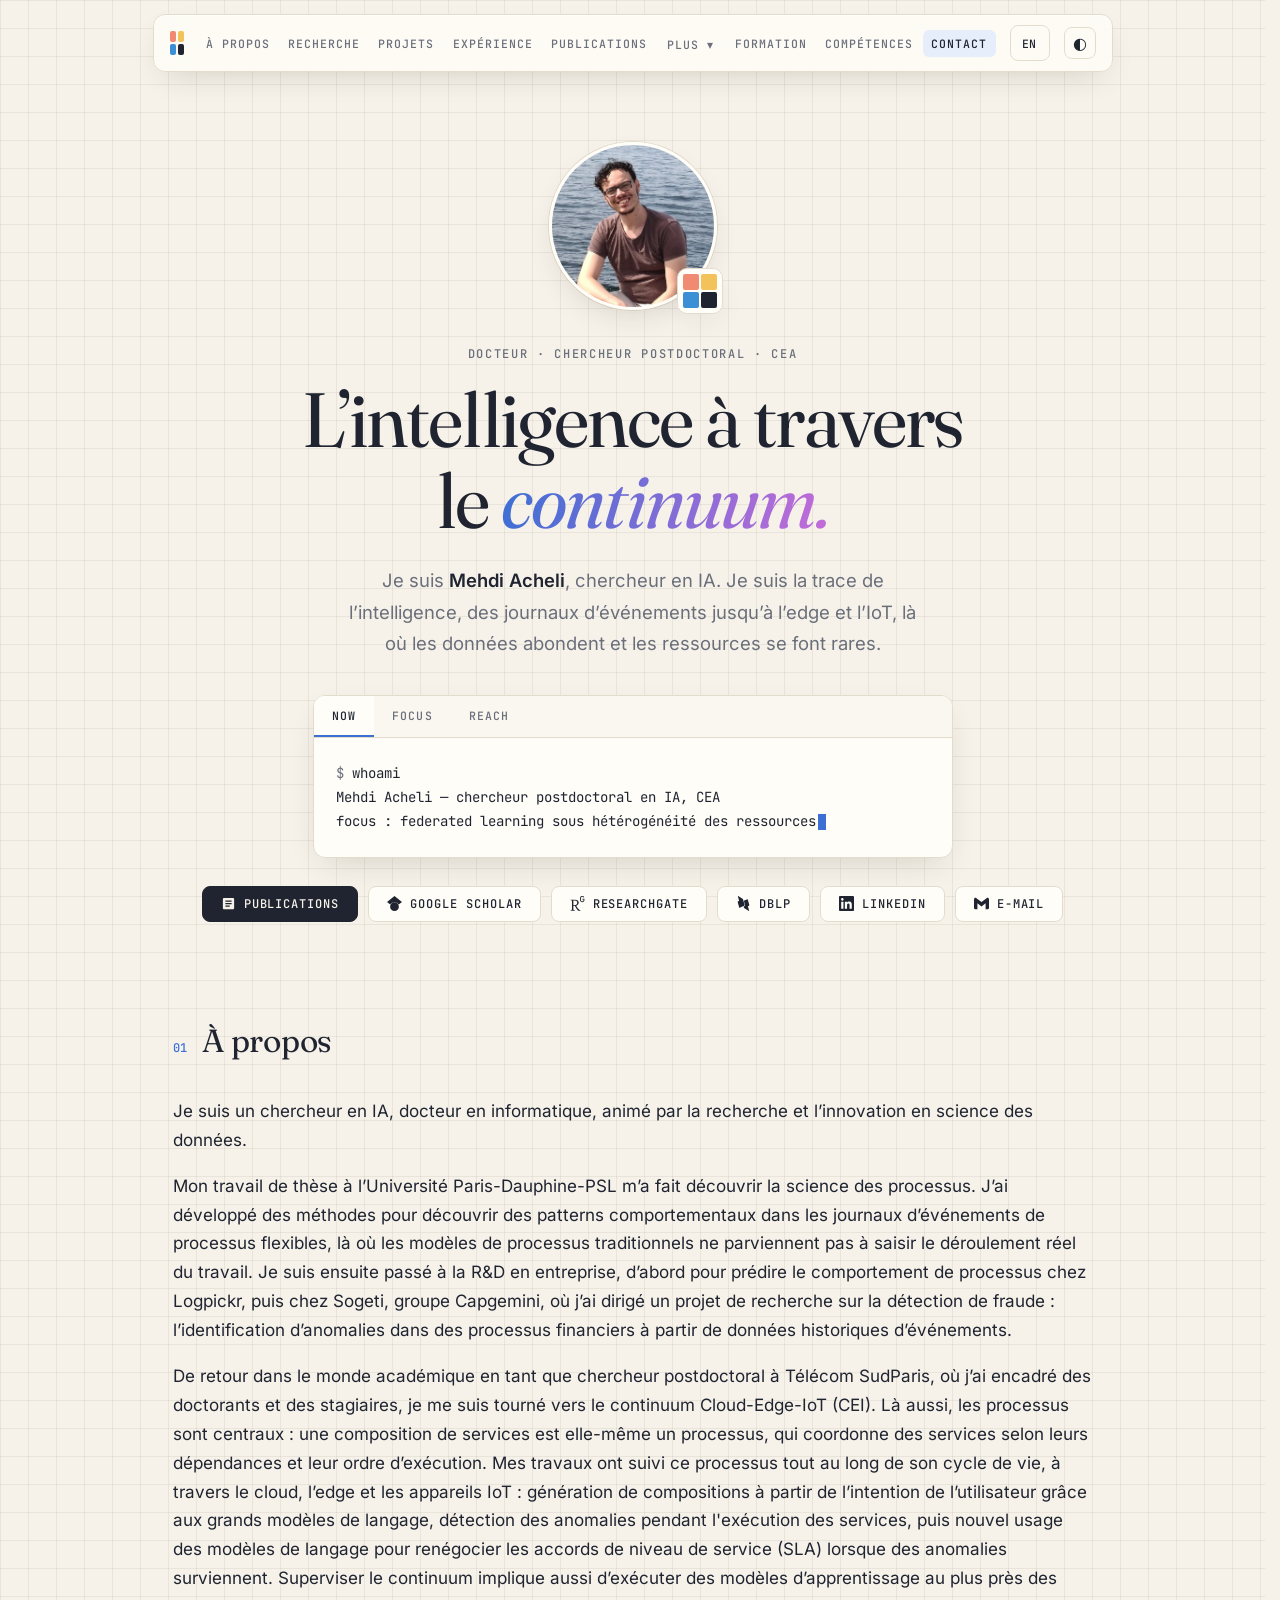
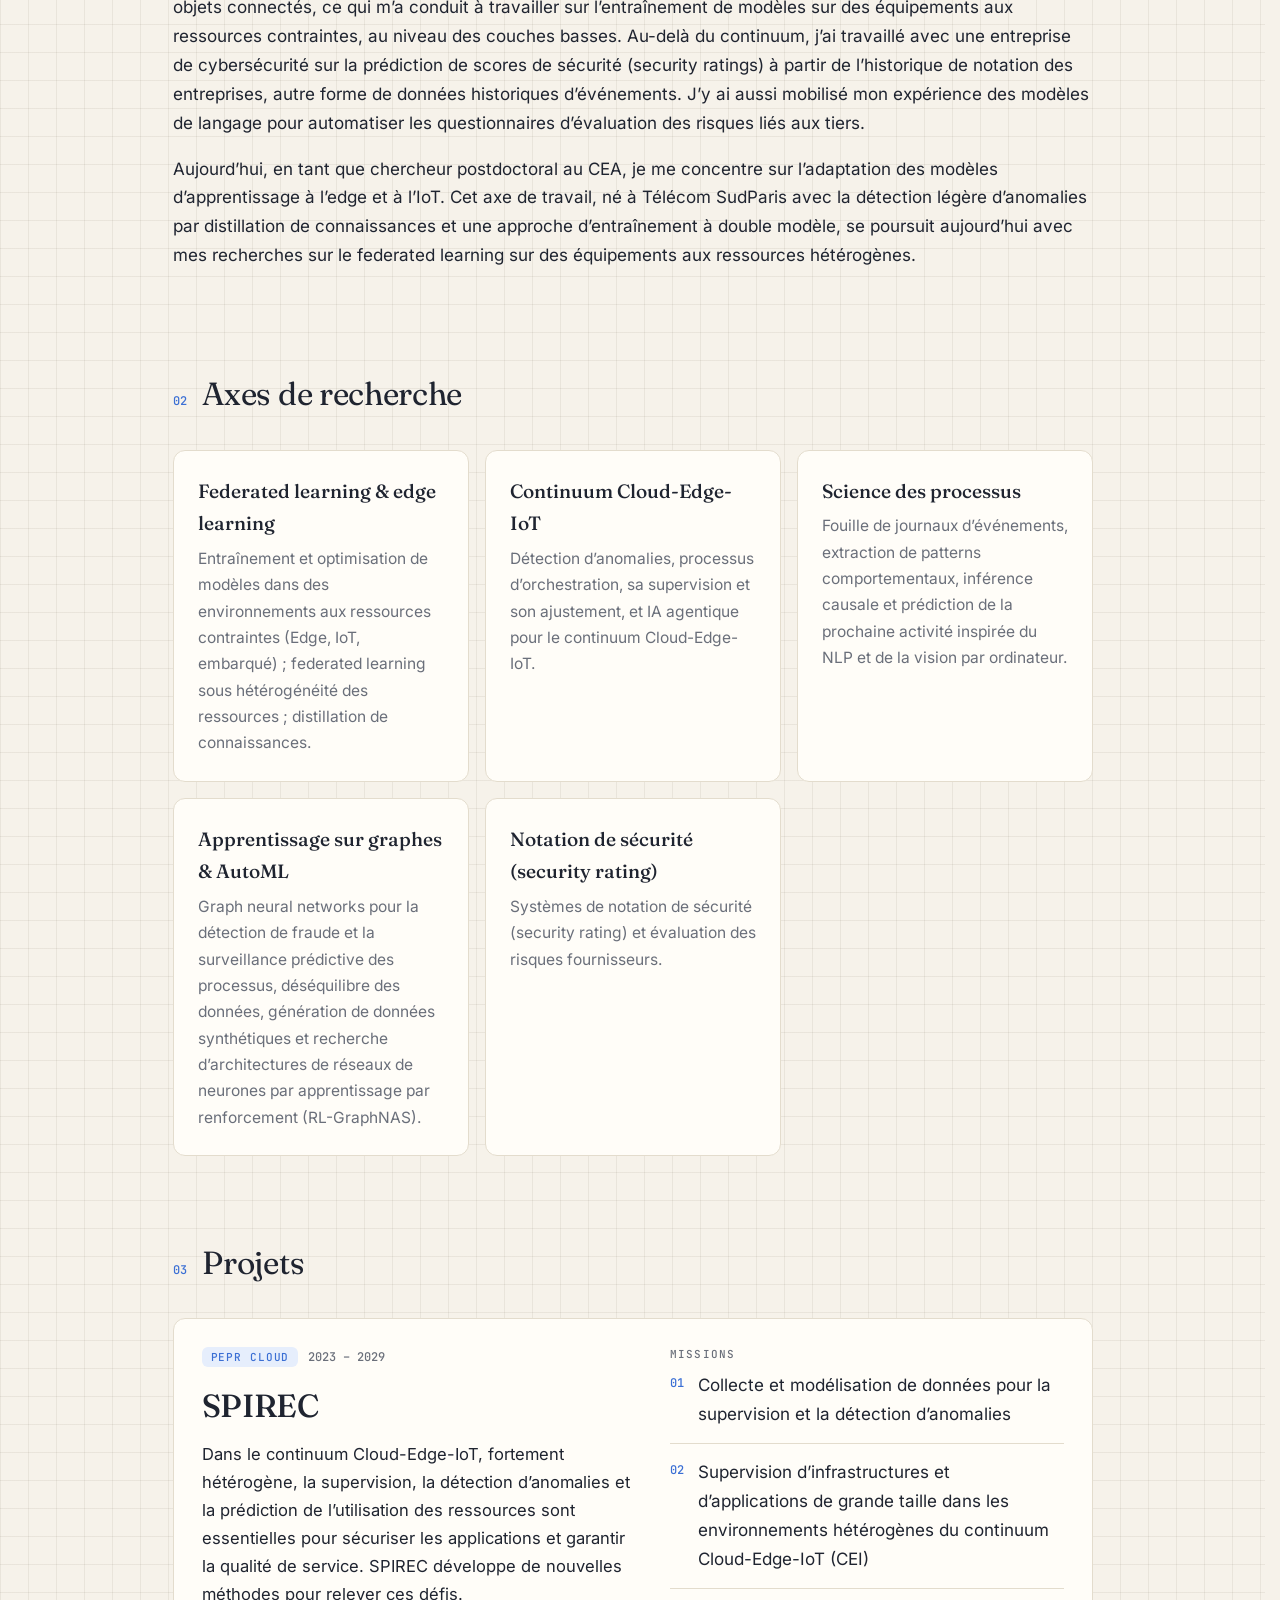
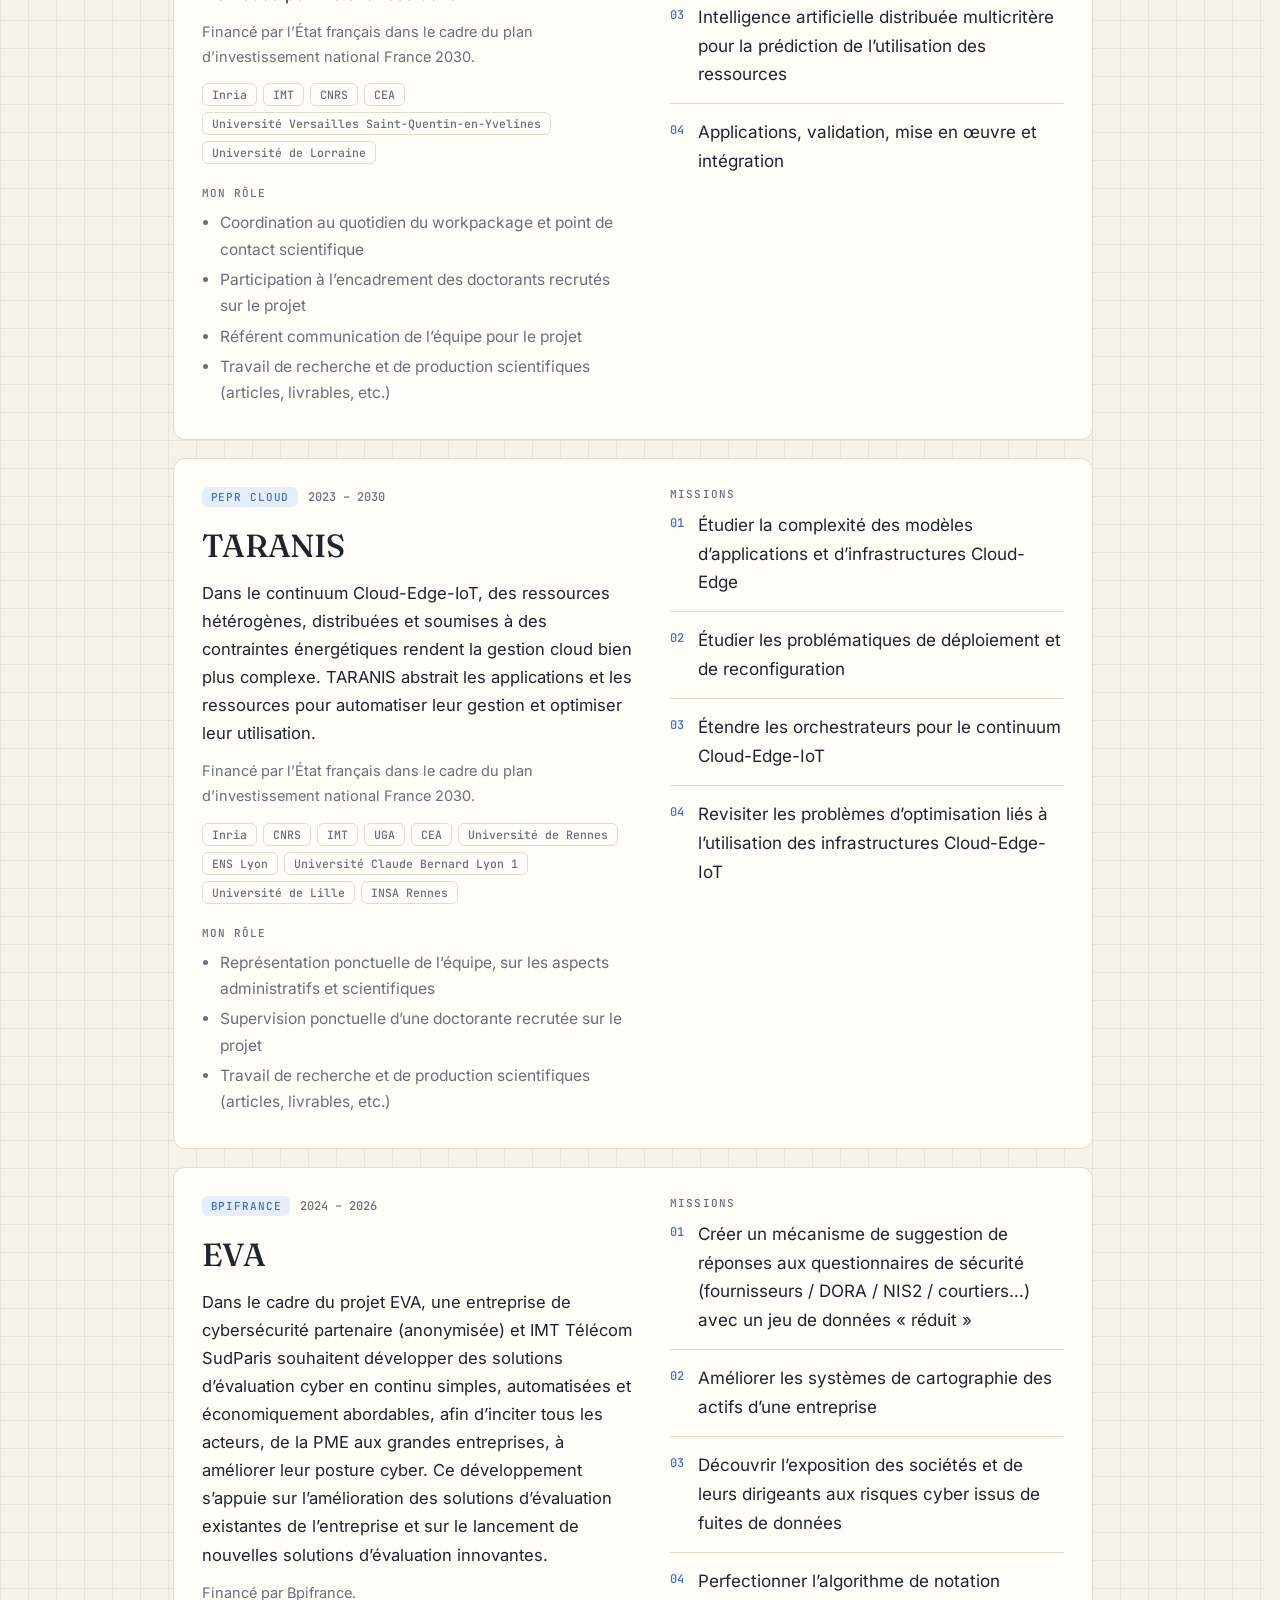
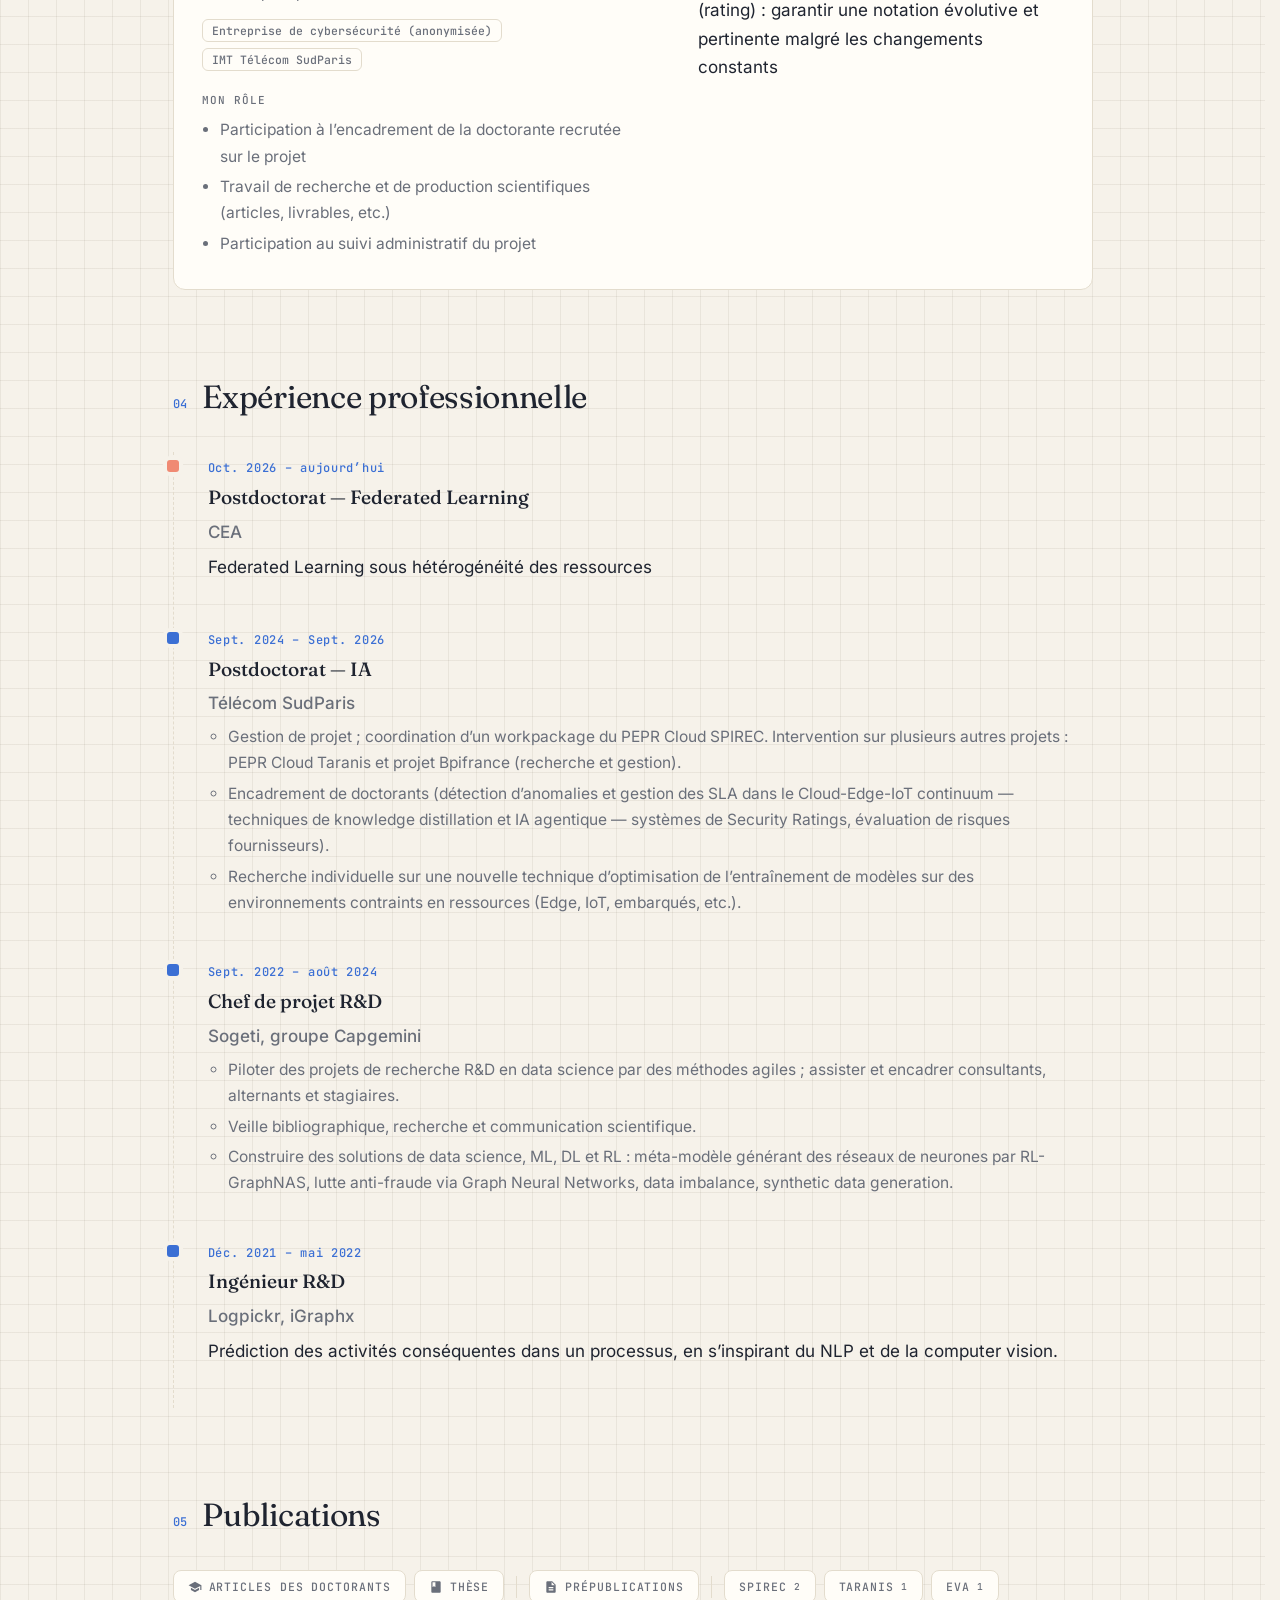
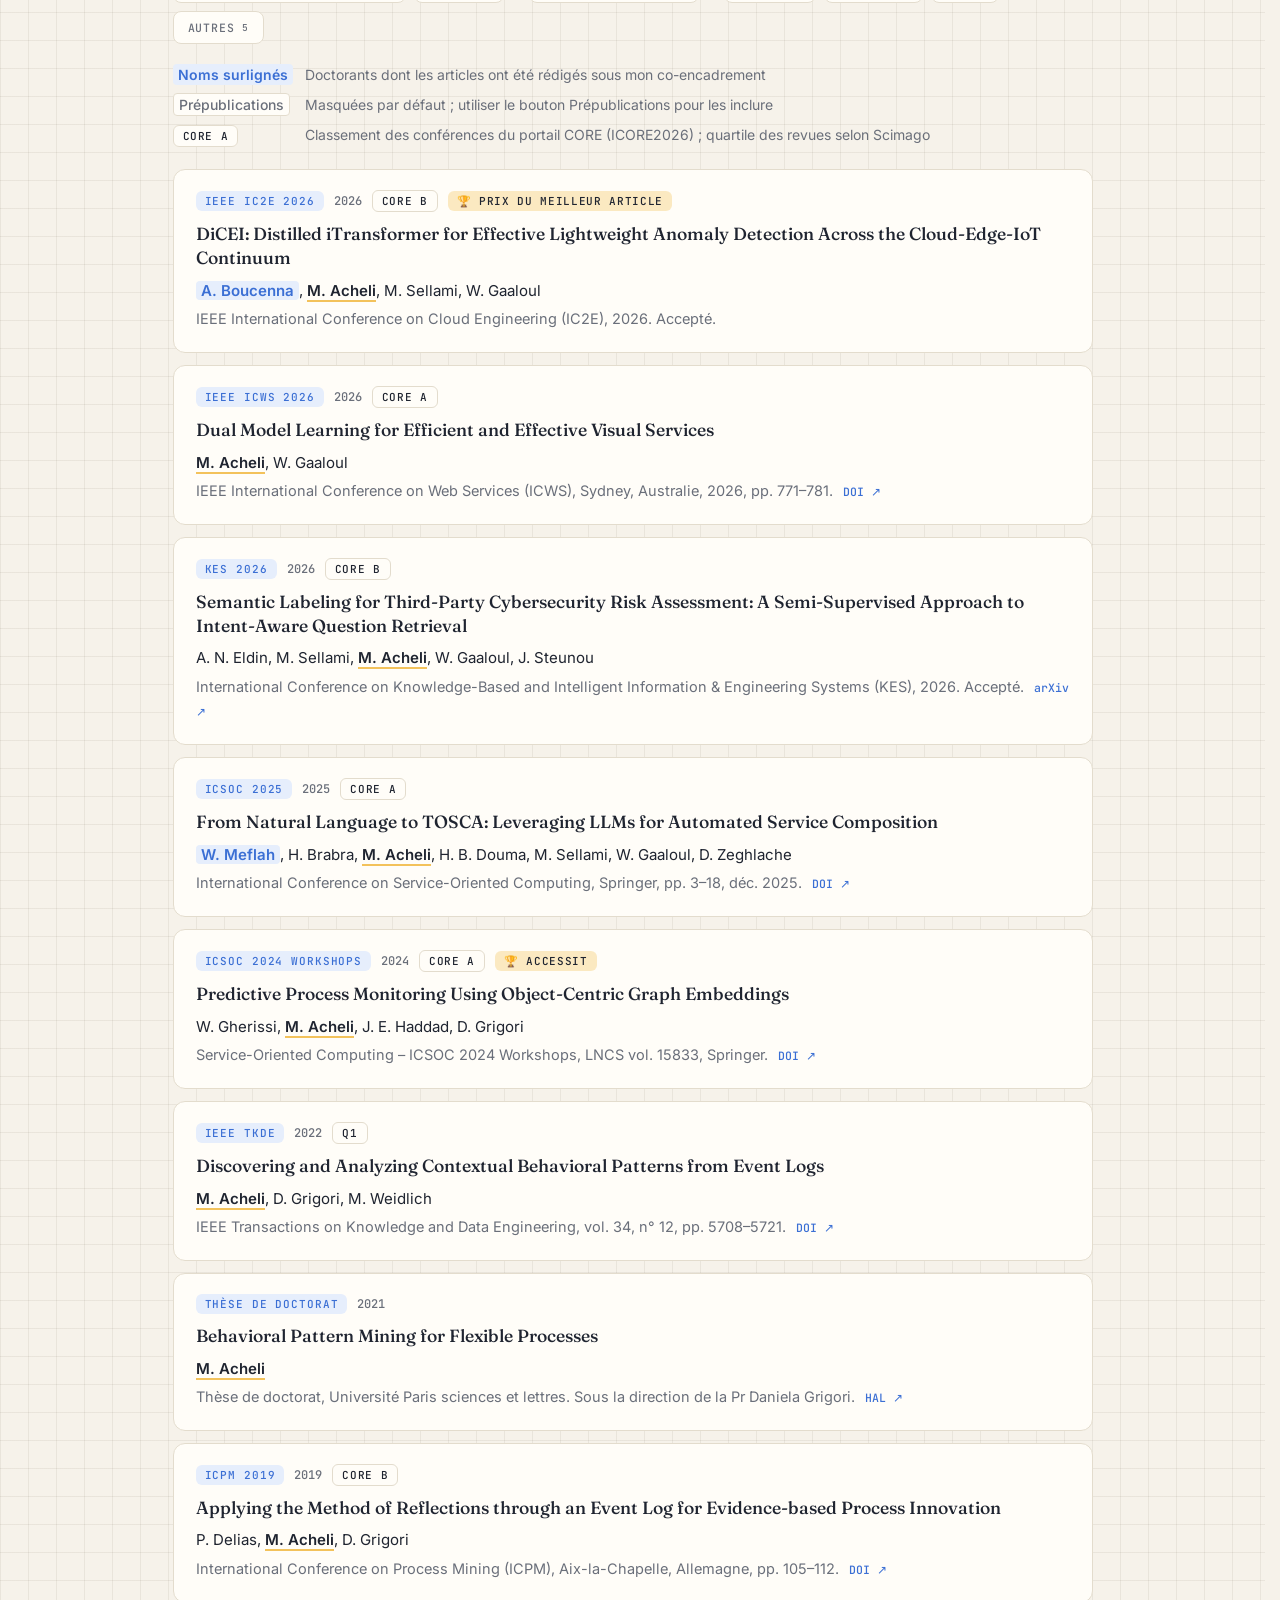
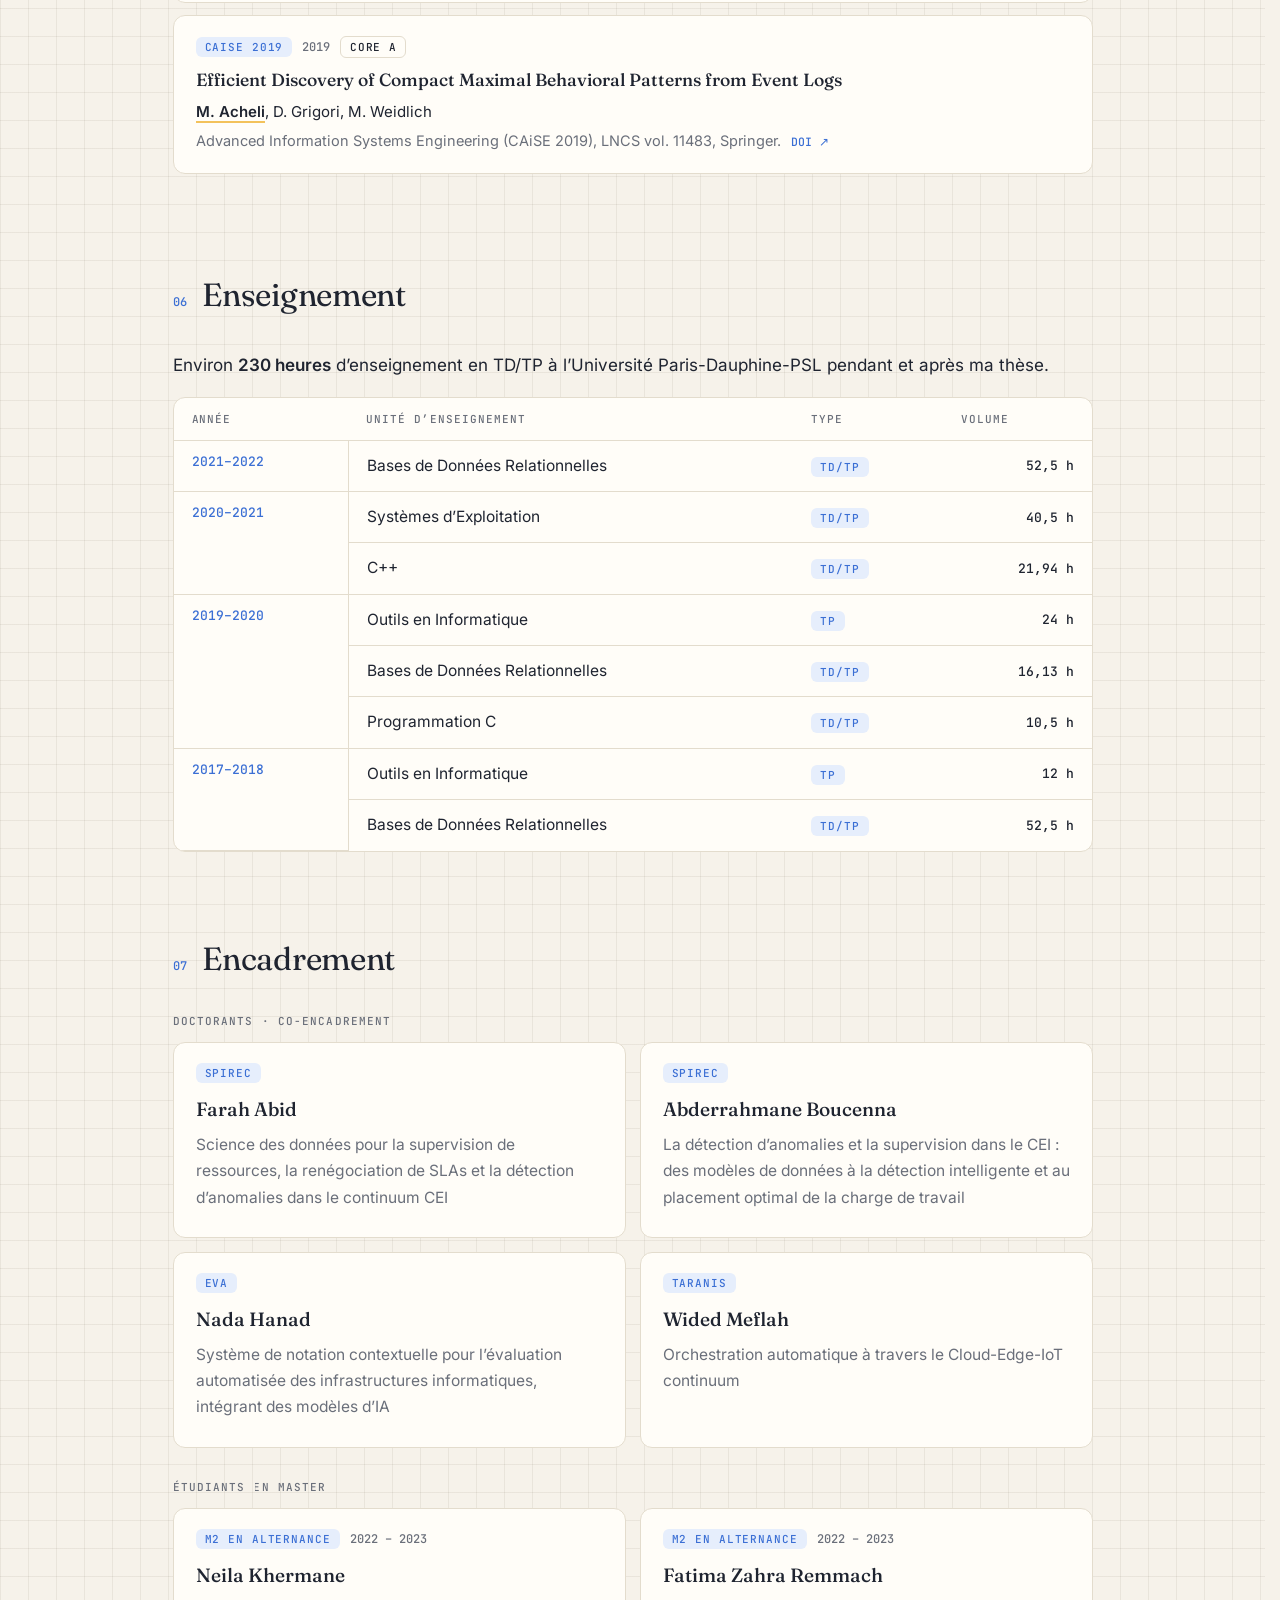
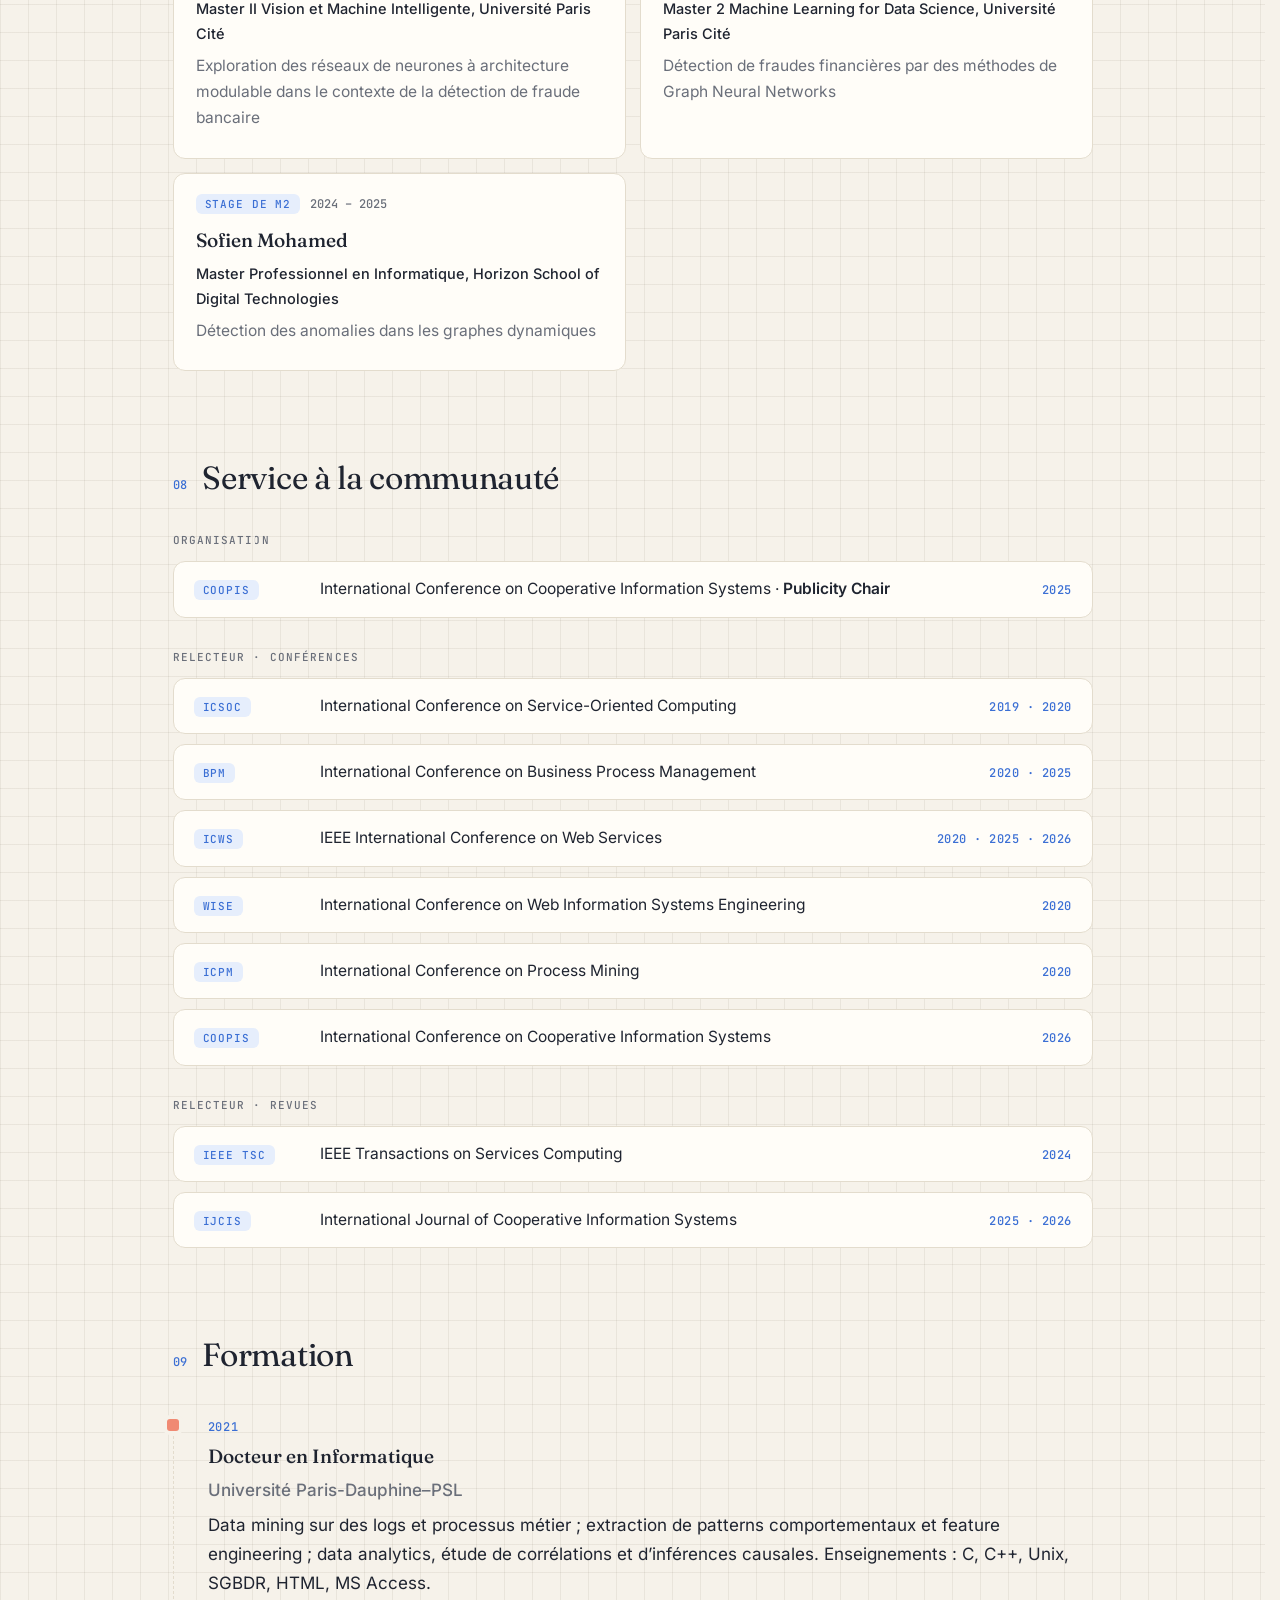
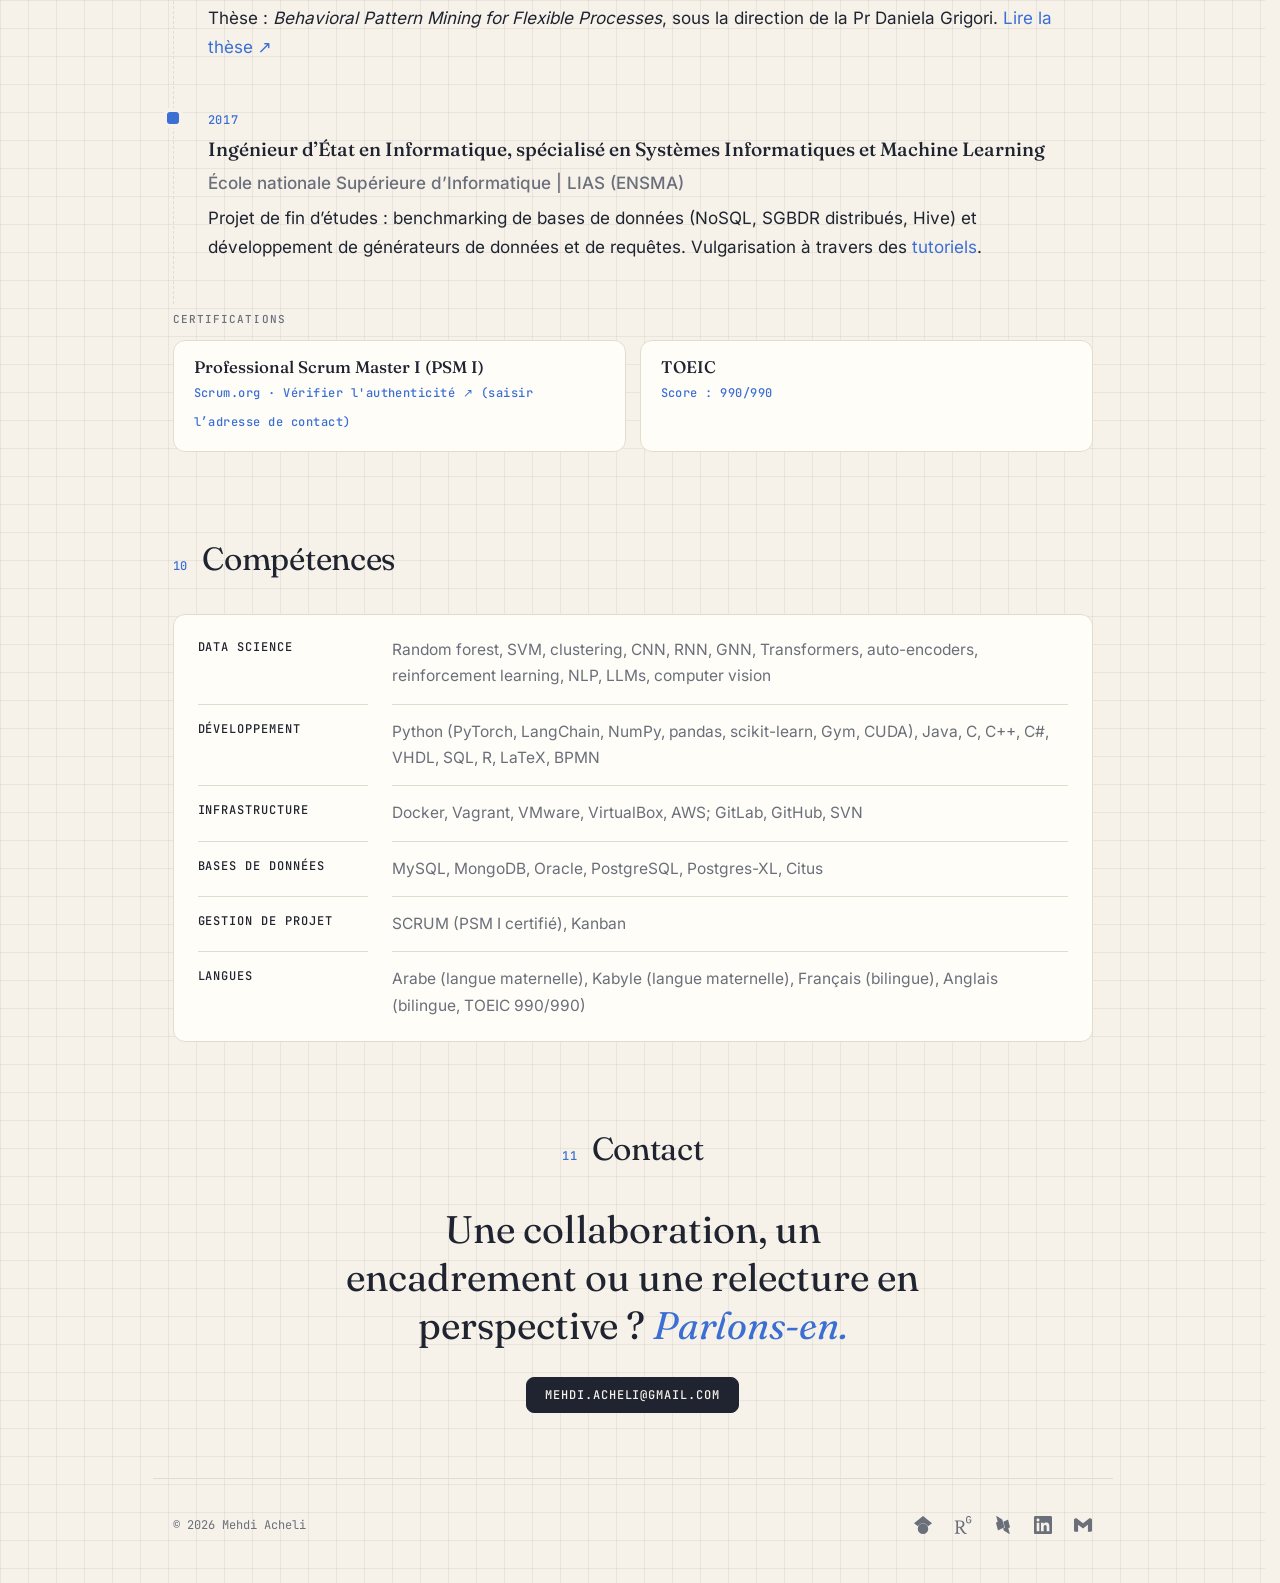
==== fr/index.html @ 9cab6c75 "Personal academic website" ====
<!doctype html>
<html lang="fr">
<head>
  <meta charset="utf-8">
  <meta name="viewport" content="width=device-width, initial-scale=1">
  <title>Mehdi Acheli — Chercheur en IA | Federated Learning, CEA</title>
  <meta name="description" content="Site académique de Mehdi Acheli, docteur, chercheur postdoctoral en IA au CEA&nbsp;: federated learning, Cloud-Edge-IoT, graph neural networks, process mining.">
  <meta name="author" content="Mehdi Acheli">
  <meta name="robots" content="index, follow, max-image-preview:large">
  <link rel="canonical" href="https://mehdi-acheli.github.io/fr/">
  <link rel="alternate" hreflang="en" href="https://mehdi-acheli.github.io/">
  <link rel="alternate" hreflang="fr" href="https://mehdi-acheli.github.io/fr/">
  <link rel="alternate" hreflang="x-default" href="https://mehdi-acheli.github.io/">
  <meta property="og:type" content="website">
  <meta property="og:site_name" content="Mehdi Acheli">
  <meta property="og:url" content="https://mehdi-acheli.github.io/fr/">
  <meta property="og:locale" content="fr_FR">
  <meta property="og:locale:alternate" content="en_US">
  <meta property="og:image" content="https://mehdi-acheli.github.io/assets/og.png">
  <meta property="og:image:width" content="1200">
  <meta property="og:image:height" content="630">
  <meta property="og:image:alt" content="Mehdi Acheli — chercheur en IA">
  <meta property="og:title" content="Mehdi Acheli — Chercheur en IA">
  <meta property="og:description" content="Site académique de Mehdi Acheli, docteur, chercheur postdoctoral en IA au CEA&nbsp;: federated learning, Cloud-Edge-IoT, graph neural networks, process mining.">
  <meta name="twitter:card" content="summary_large_image">
  <meta name="twitter:title" content="Mehdi Acheli — Chercheur en IA">
  <meta name="twitter:description" content="Site académique de Mehdi Acheli, docteur, chercheur postdoctoral en IA au CEA&nbsp;: federated learning, Cloud-Edge-IoT, graph neural networks, process mining.">
  <meta name="twitter:image" content="https://mehdi-acheli.github.io/assets/og.png">
  <link rel="icon" href="../assets/favicon.svg" type="image/svg+xml">
  <script type="application/ld+json">
  {
    "@context": "https://schema.org",
    "@type": "ProfilePage",
    "url": "https://mehdi-acheli.github.io/fr/",
    "inLanguage": "fr",
    "mainEntity": {
      "@type": "Person",
      "@id": "https://mehdi-acheli.github.io/#me",
      "name": "Mehdi Acheli",
      "givenName": "Mehdi",
      "familyName": "Acheli",
      "url": "https://mehdi-acheli.github.io/",
      "image": "https://mehdi-acheli.github.io/assets/pic.jpg",
      "jobTitle": "Chercheur postdoctoral en intelligence artificielle",
      "description": "Mehdi Acheli, docteur, est chercheur postdoctoral en IA au CEA : federated learning, Cloud-Edge-IoT, graph neural networks et process mining.",
      "worksFor": { "@type": "Organization", "name": "CEA", "url": "https://www.cea.fr/" },
      "alumniOf": { "@type": "CollegeOrUniversity", "name": "Université Paris-Dauphine–PSL" },
      "knowsAbout": ["Federated learning", "IA embarquée (edge AI)", "Continuum Cloud-Edge-IoT", "Graph neural networks", "Process mining", "Détection d’anomalies"],
      "sameAs": [
        "https://scholar.google.com/citations?user=dlq6HyMAAAAJ",
        "https://www.researchgate.net/profile/Mehdi-Acheli",
        "https://dblp.org/pid/241/7366.html",
        "https://www.linkedin.com/in/mehdi-acheli/"
      ]
    }
  }
  </script>
  <link rel="preload" href="../assets/fonts/inter-normal-400-latin.woff2" as="font" type="font/woff2" crossorigin>
  <link rel="preload" href="../assets/fonts/fraunces-normal-400-latin.woff2" as="font" type="font/woff2" crossorigin>
  <script>try { if (location.hash || sessionStorage.getItem("langjump")) document.documentElement.classList.add("arriving"); } catch (e) {}</script>
  <link rel="stylesheet" href="../style.css">
</head>
<body>
  <div class="glow" aria-hidden="true"></div>
  <div class="glow-grid" aria-hidden="true"></div>

  <header class="nav">
    <a class="logo" href="#top" aria-label="Accueil"><i></i><i></i><i></i><i></i></a>
    <nav>
      <a href="#about">À propos</a>
      <a href="#research">Recherche</a>
      <a href="#projects">Projets</a>
      <a href="#experience">Expérience</a>
      <a href="#publications">Publications</a>
      <div class="more">
        <button class="more-btn" type="button" aria-haspopup="true" aria-expanded="false">Plus <span aria-hidden="true">▾</span></button>
        <div class="more-menu">
          <a href="#teaching">Enseignement</a>
          <a href="#supervision">Encadrement</a>
          <a href="#service">Service</a>
        </div>
      </div>
      <a href="#education">Formation</a>
      <a href="#skills">Compétences</a>
      <a href="#contact">Contact</a>
    </nav>
    <button class="burger" id="burger" type="button" aria-label="Ouvrir le menu" aria-expanded="false">☰</button>
    <a class="lang" id="lang" href="../index.html" hreflang="en" lang="en" title="English version" aria-label="English version">EN</a>
    <button id="theme" aria-label="Basculer le mode sombre">◐</button>
  </header>

  <main id="top">
    <section class="hero">
      <div class="portrait reveal"><div class="ph"><img src="../assets/pic.jpg" alt="Portrait de Mehdi Acheli" width="1149" height="1149"></div><div class="pixmark" aria-hidden="true"><i></i><i></i><i></i><i></i></div></div>
      <p class="eyebrow reveal">Docteur · Chercheur postdoctoral · CEA</p>
      <h1 class="reveal"><span class="sr-only">Mehdi Acheli : </span>L’intelligence à travers<br>le <em>continuum.</em></h1>
      <p class="lead reveal">Je suis <b>Mehdi Acheli</b>, chercheur en IA. Je suis la trace de l’intelligence, des journaux d’événements jusqu’à l’edge et l’IoT, là où les données abondent et les ressources se font rares.</p>

      <div class="term reveal">
        <div class="tabs" role="tablist">
          <button class="tab on" data-tab="now">now</button>
          <button class="tab" data-tab="focus">focus</button>
          <button class="tab" data-tab="reach">reach</button>
        </div>
        <pre class="screen"><span class="prompt">$</span> <span id="typed"></span><span class="caret"></span></pre>      </div>

      <div class="links reveal">
        <a class="btn primary" href="#publications"><svg viewBox="0 0 24 24" width="15" height="15" fill="currentColor" aria-hidden="true"><path d="M19 3H5c-1.1 0-2 .9-2 2v14c0 1.1.9 2 2 2h14c1.1 0 2-.9 2-2V5c0-1.1-.9-2-2-2zm-5 14H7v-2h7v2zm3-4H7v-2h10v2zm0-4H7V7h10v2z"/></svg>Publications</a>
        <a class="btn" href="https://scholar.google.com/citations?user=dlq6HyMAAAAJ&amp;hl=fr" target="_blank" rel="noopener"><svg viewBox="0 0 24 24" width="15" height="15" fill="currentColor" aria-hidden="true"><path d="M5.242 13.769L0 9.5 12 0l12 9.5-5.242 4.269C17.548 11.249 14.978 9.5 12 9.5c-2.977 0-5.548 1.748-6.758 4.269zM12 10a7 7 0 1 0 0 14 7 7 0 0 0 0-14z"/></svg>Google Scholar</a>
        <a class="btn" href="https://www.researchgate.net/profile/Mehdi-Acheli" target="_blank" rel="noopener"><svg viewBox="0 0 24 24" width="15" height="15" fill="currentColor" aria-hidden="true"><path d="M19.586 0c-.818 0-1.508.19-2.073.565-.563.377-.97.936-1.213 1.68a3.193 3.193 0 0 0-.112.437 8.365 8.365 0 0 0-.078.53 9 9 0 0 0-.05.727c-.01.282-.013.621-.013 1.016a31.121 31.123 0 0 0 .014 1.017 9 9 0 0 0 .05.727 7.946 7.946 0 0 0 .077.53h-.005a3.334 3.334 0 0 0 .113.438c.245.743.65 1.303 1.214 1.68.565.376 1.256.564 2.075.564.8 0 1.536-.213 2.105-.603.57-.39.94-.916 1.175-1.65.076-.235.135-.558.177-.93a10.9 10.9 0 0 0 .043-1.207v-.82c0-.095-.047-.142-.14-.142h-3.064c-.094 0-.14.047-.14.141v.956c0 .094.046.14.14.14h1.666c.056 0 .084.03.084.086 0 .36 0 .62-.036.865-.038.244-.1.447-.147.606-.108.385-.348.664-.638.876-.29.212-.738.35-1.227.35-.545 0-.901-.15-1.21-.353-.306-.203-.517-.454-.67-.915a3.136 3.136 0 0 1-.147-.762 17.366 17.367 0 0 1-.034-.656c-.01-.26-.014-.572-.014-.939a26.401 26.403 0 0 1 .014-.938 15.821 15.822 0 0 1 .035-.656 3.19 3.19 0 0 1 .148-.76 1.89 1.89 0 0 1 .742-1.01c.344-.244.593-.352 1.137-.352.508 0 .815.096 1.144.303.33.207.528.492.764.925.047.094.111.118.198.07l1.044-.43c.075-.048.09-.115.042-.199a3.549 3.549 0 0 0-.466-.742 3 3 0 0 0-.679-.607 3.313 3.313 0 0 0-.903-.41A4.068 4.068 0 0 0 19.586 0zM8.217 5.836c-1.69 0-3.036.086-4.297.086-1.146 0-2.291 0-3.007-.029v.831l1.088.2c.744.144 1.174.488 1.174 2.264v11.288c0 1.777-.43 2.12-1.174 2.263l-1.088.2v.832c.773-.029 2.12-.086 3.465-.086 1.29 0 2.951.057 3.667.086v-.831l-1.49-.2c-.773-.115-1.174-.487-1.174-2.264v-4.784c.688.057 1.29.057 2.206.057 1.748 3.123 3.41 5.472 4.355 6.56.86 1.032 2.177 1.691 3.839 1.691.487 0 1.003-.086 1.318-.23v-.744c-1.031 0-2.063-.716-2.808-1.518-1.26-1.376-2.95-3.582-4.355-6.074 2.32-.545 4.04-2.722 4.04-4.9 0-3.208-2.492-4.698-5.758-4.698zm-.515 1.29c2.406 0 3.839 1.26 3.839 3.552 0 2.263-1.547 3.782-4.097 3.782-.974 0-1.404-.03-2.063-.086v-7.19c.66-.059 1.547-.059 2.32-.059z"/></svg>ResearchGate</a>
        <a class="btn" href="https://dblp.org/pid/241/7366.html" target="_blank" rel="noopener"><svg viewBox="0 0 24 24" width="15" height="15" fill="currentColor" aria-hidden="true"><path d="M3.075.002c-.096.013-.154.092-.094.31L4.97 7.73 3.1 8.6s-.56.26-.4.85l2.45 9.159s.16.59.72.33l6.169-2.869 1.3-.61s.52-.24.42-.79l-.01-.06-1.13-4.22-.658-2.45-.672-2.49v-.04s-.16-.59-.84-1L3.5.141s-.265-.16-.425-.139zM18.324 5.03a.724.724 0 0 0-.193.06l-5.602 2.6.862 3.2 1.09 4.08.01.06c.05.47-.411.79-.411.79l-1.88.87.5 1.89.04.1c.07.17.28.6.81.91l6.95 4.269s.68.41.52-.17l-1.981-7.4 1.861-.86s.56-.26.4-.85L18.85 5.42s-.116-.452-.526-.39z"/></svg>DBLP</a>
        <a class="btn" href="https://www.linkedin.com/in/mehdi-acheli/" target="_blank" rel="noopener"><svg viewBox="0 0 24 24" width="15" height="15" fill="currentColor" aria-hidden="true"><path d="M20.447 20.452h-3.554v-5.569c0-1.328-.027-3.037-1.852-3.037-1.853 0-2.136 1.445-2.136 2.939v5.667H9.351V9h3.414v1.561h.046c.477-.9 1.637-1.85 3.37-1.85 3.601 0 4.267 2.37 4.267 5.455v6.286zM5.337 7.433c-1.144 0-2.063-.926-2.063-2.065 0-1.138.92-2.063 2.063-2.063 1.14 0 2.064.925 2.064 2.063 0 1.139-.925 2.065-2.064 2.065zm1.782 13.019H3.555V9h3.564v11.452zM22.225 0H1.771C.792 0 0 .774 0 1.729v20.542C0 23.227.792 24 1.771 24h20.451C23.2 24 24 23.227 24 22.271V1.729C24 .774 23.2 0 22.222 0h.003z"/></svg>LinkedIn</a>
        <a class="btn" href="mailto:mehdi.acheli@gmail.com"><svg viewBox="0 0 24 24" width="15" height="15" fill="currentColor" aria-hidden="true"><path d="M24 5.457v13.909c0 .904-.732 1.636-1.636 1.636h-3.819V11.73L12 16.64l-6.545-4.91v9.273H1.636A1.636 1.636 0 0 1 0 19.366V5.457c0-2.023 2.309-3.178 3.927-1.964L5.455 4.64 12 9.548l6.545-4.91 1.528-1.145C21.69 2.28 24 3.434 24 5.457z"/></svg>E-mail</a>
      </div>
    </section>

    <section id="about">
      <h2 class="reveal"><span>01</span> À propos</h2>
      <p class="reveal">Je suis un chercheur en IA, docteur en informatique, animé par la recherche et l’innovation en science des données.</p>
      <p class="reveal">Mon travail de thèse à l’Université Paris-Dauphine-PSL m’a fait découvrir la science des processus. J’ai développé des méthodes pour découvrir des patterns comportementaux dans les journaux d’événements de processus flexibles, là où les modèles de processus traditionnels ne parviennent pas à saisir le déroulement réel du travail. Je suis ensuite passé à la R&amp;D en entreprise, d’abord pour prédire le comportement de processus chez Logpickr, puis chez Sogeti, groupe Capgemini, où j’ai dirigé un projet de recherche sur la détection de fraude&nbsp;: l’identification d’anomalies dans des processus financiers à partir de données historiques d’événements.</p>
      <p class="reveal">De retour dans le monde académique en tant que chercheur postdoctoral à Télécom SudParis, où j’ai encadré des doctorants et des stagiaires, je me suis tourné vers le continuum Cloud-Edge-IoT (CEI). Là aussi, les processus sont centraux&nbsp;: une composition de services est elle-même un processus, qui coordonne des services selon leurs dépendances et leur ordre d’exécution. Mes travaux ont suivi ce processus tout au long de son cycle de vie, à travers le cloud, l’edge et les appareils IoT&nbsp;: génération de compositions à partir de l’intention de l’utilisateur grâce aux grands modèles de langage, détection des anomalies pendant l'exécution des services, puis nouvel usage des modèles de langage pour renégocier les accords de niveau de service (SLA) lorsque des anomalies surviennent. Superviser le continuum implique aussi d’exécuter des modèles d’apprentissage au plus près des objets connectés, ce qui m’a conduit à travailler sur l’entraînement de modèles sur des équipements aux ressources contraintes, au niveau des couches basses. Au-delà du continuum, j’ai travaillé avec une entreprise de cybersécurité sur la prédiction de scores de sécurité (security ratings) à partir de l’historique de notation des entreprises, autre forme de données historiques d’événements. J’y ai aussi mobilisé mon expérience des modèles de langage pour automatiser les questionnaires d’évaluation des risques liés aux tiers.</p>
      <p class="reveal">Aujourd’hui, en tant que chercheur postdoctoral au CEA, je me concentre sur l’adaptation des modèles d’apprentissage à l’edge et à l’IoT. Cet axe de travail, né à Télécom SudParis avec la détection légère d’anomalies par distillation de connaissances et une approche d’entraînement à double modèle, se poursuit aujourd’hui avec mes recherches sur le federated learning sur des équipements aux ressources hétérogènes.</p>
    </section>

    <section id="research">
      <h2 class="reveal"><span>02</span> Axes de recherche</h2>
      <div class="cards">
        <article class="card reveal">
          <h3>Federated learning &amp; edge learning</h3>
          <p>Entraînement et optimisation de modèles dans des environnements aux ressources contraintes (Edge, IoT, embarqué)&nbsp;; federated learning sous hétérogénéité des ressources&nbsp;; distillation de connaissances.</p>
        </article>
        <article class="card reveal">
          <h3>Continuum Cloud-Edge-IoT</h3>
          <p>Détection d’anomalies, processus d’orchestration, sa supervision et son ajustement, et IA agentique pour le continuum Cloud-Edge-IoT.</p>
        </article>
        <article class="card reveal">
          <h3>Science des processus</h3>
          <p>Fouille de journaux d’événements, extraction de patterns comportementaux, inférence causale et prédiction de la prochaine activité inspirée du NLP et de la vision par ordinateur.</p>
        </article>
        <article class="card reveal">
          <h3>Apprentissage sur graphes &amp; AutoML</h3>
          <p>Graph neural networks pour la détection de fraude et la surveillance prédictive des processus, déséquilibre des données, génération de données synthétiques et recherche d’architectures de réseaux de neurones par apprentissage par renforcement (RL-GraphNAS).</p>
        </article>
        <article class="card reveal">
          <h3>Notation de sécurité (security rating)</h3>
          <p>Systèmes de notation de sécurité (security rating) et évaluation des risques fournisseurs.</p>
        </article>
      </div>
    </section>

    <section id="projects">
      <h2 class="reveal"><span>03</span> Projets</h2>
      <div class="projects">
        <article class="project reveal">
          <div class="pmeta">
            <p class="ptags"><span class="venue">PEPR Cloud</span><span class="year">2023 – 2029</span></p>
            <h3>SPIREC</h3>
            <p class="pdesc">Dans le continuum Cloud-Edge-IoT, fortement hétérogène, la supervision, la détection d’anomalies et la prédiction de l’utilisation des ressources sont essentielles pour sécuriser les applications et garantir la qualité de service. SPIREC développe de nouvelles méthodes pour relever ces défis.</p>
                        <p class="pfund">Financé par l’État français dans le cadre du plan d’investissement national France 2030.</p>
            <div class="chips"><span class="chip">Inria</span><span class="chip">IMT</span><span class="chip">CNRS</span><span class="chip">CEA</span><span class="chip">Université Versailles Saint-Quentin-en-Yvelines</span><span class="chip">Université de Lorraine</span></div>
            <h4>Mon rôle</h4>
            <ul class="roles">
              <li>Coordination au quotidien du workpackage et point de contact scientifique</li>
              <li>Participation à l’encadrement des doctorants recrutés sur le projet</li>
              <li>Référent communication de l’équipe pour le projet</li>
              <li>Travail de recherche et de production scientifiques (articles, livrables, etc.)</li>
            </ul>
          </div>
          <div class="pmissions">
            <h4>Missions</h4>
            <ol class="missions">
            <li><span class="mnum">01</span><span>Collecte et modélisation de données pour la supervision et la détection d’anomalies</span></li>
            <li><span class="mnum">02</span><span>Supervision d’infrastructures et d’applications de grande taille dans les environnements hétérogènes du continuum Cloud-Edge-IoT (CEI)</span></li>
            <li><span class="mnum">03</span><span>Intelligence artificielle distribuée multicritère pour la prédiction de l’utilisation des ressources</span></li>
            <li><span class="mnum">04</span><span>Applications, validation, mise en œuvre et intégration</span></li>
            </ol>
          </div>
        </article>
        <article class="project reveal">
          <div class="pmeta">
            <p class="ptags"><span class="venue">PEPR Cloud</span><span class="year">2023 – 2030</span></p>
            <h3>TARANIS</h3>
            <p class="pdesc">Dans le continuum Cloud-Edge-IoT, des ressources hétérogènes, distribuées et soumises à des contraintes énergétiques rendent la gestion cloud bien plus complexe. TARANIS abstrait les applications et les ressources pour automatiser leur gestion et optimiser leur utilisation.</p>
            <p class="pfund">Financé par l’État français dans le cadre du plan d’investissement national France 2030.</p>
            <div class="chips"><span class="chip">Inria</span><span class="chip">CNRS</span><span class="chip">IMT</span><span class="chip">UGA</span><span class="chip">CEA</span><span class="chip">Université de Rennes</span><span class="chip">ENS Lyon</span><span class="chip">Université Claude Bernard Lyon 1</span><span class="chip">Université de Lille</span><span class="chip">INSA Rennes</span></div>
            <h4>Mon rôle</h4>
            <ul class="roles">
              <li>Représentation ponctuelle de l’équipe, sur les aspects administratifs et scientifiques</li>
              <li>Supervision ponctuelle d’une doctorante recrutée sur le projet</li>
              <li>Travail de recherche et de production scientifiques (articles, livrables, etc.)</li>
            </ul>
          </div>
          <div class="pmissions">
            <h4>Missions</h4>
            <ol class="missions">
            <li><span class="mnum">01</span><span>Étudier la complexité des modèles d’applications et d’infrastructures Cloud-Edge</span></li>
            <li><span class="mnum">02</span><span>Étudier les problématiques de déploiement et de reconfiguration</span></li>
            <li><span class="mnum">03</span><span>Étendre les orchestrateurs pour le continuum Cloud-Edge-IoT</span></li>
            <li><span class="mnum">04</span><span>Revisiter les problèmes d’optimisation liés à l’utilisation des infrastructures Cloud-Edge-IoT</span></li>
            </ol>
          </div>
        </article>
        <article class="project reveal">
          <div class="pmeta">
            <p class="ptags"><span class="venue">Bpifrance</span><span class="year">2024 – 2026</span></p>
            <h3>EVA</h3>
            <p class="pdesc">Dans le cadre du projet EVA, une entreprise de cybersécurité partenaire (anonymisée) et IMT Télécom SudParis souhaitent développer des solutions d’évaluation cyber en continu simples, automatisées et économiquement abordables, afin d’inciter tous les acteurs, de la PME aux grandes entreprises, à améliorer leur posture cyber. Ce développement s’appuie sur l’amélioration des solutions d’évaluation existantes de l’entreprise et sur le lancement de nouvelles solutions d’évaluation innovantes.</p>
            <p class="pfund">Financé par Bpifrance.</p>
            <div class="chips"><span class="chip">Entreprise de cybersécurité (anonymisée)</span><span class="chip">IMT Télécom SudParis</span></div>
            <h4>Mon rôle</h4>
            <ul class="roles">
              <li>Participation à l’encadrement de la doctorante recrutée sur le projet</li>
              <li>Travail de recherche et de production scientifiques (articles, livrables, etc.)</li>
              <li>Participation au suivi administratif du projet</li>
            </ul>
          </div>
          <div class="pmissions">
            <h4>Missions</h4>
            <ol class="missions">
            <li><span class="mnum">01</span><span>Créer un mécanisme de suggestion de réponses aux questionnaires de sécurité (fournisseurs / DORA / NIS2 / courtiers…) avec un jeu de données «&nbsp;réduit&nbsp;»</span></li>
            <li><span class="mnum">02</span><span>Améliorer les systèmes de cartographie des actifs d’une entreprise</span></li>
            <li><span class="mnum">03</span><span>Découvrir l’exposition des sociétés et de leurs dirigeants aux risques cyber issus de fuites de données</span></li>
            <li><span class="mnum">04</span><span>Perfectionner l’algorithme de notation (rating)&nbsp;: garantir une notation évolutive et pertinente malgré les changements constants</span></li>
            </ol>
          </div>
        </article>
      </div>
    </section>

    <section id="experience">
      <h2 class="reveal"><span>04</span> Expérience professionnelle</h2>
      <ol class="timeline">
        <li class="reveal">
          <span class="date">Oct. 2026 – aujourd’hui</span>
          <h3>Postdoctorat — Federated Learning</h3>
          <p class="org">CEA</p>
          <p>Federated Learning sous hétérogénéité des ressources</p>
        </li>
        <li class="reveal">
          <span class="date">Sept. 2024 – Sept. 2026</span>
          <h3>Postdoctorat — IA</h3>
          <p class="org">Télécom SudParis</p>
          <ul>
            <li>Gestion de projet&nbsp;; coordination d’un workpackage du PEPR Cloud SPIREC. Intervention sur plusieurs autres projets&nbsp;: PEPR Cloud Taranis et projet Bpifrance (recherche et gestion).</li>
            <li>Encadrement de doctorants (détection d’anomalies et gestion des SLA dans le Cloud-Edge-IoT continuum — techniques de knowledge distillation et IA agentique — systèmes de Security Ratings, évaluation de risques fournisseurs).</li>
            <li>Recherche individuelle sur une nouvelle technique d’optimisation de l’entraînement de modèles sur des environnements contraints en ressources (Edge, IoT, embarqués, etc.).</li>
          </ul>
        </li>
        <li class="reveal">
          <span class="date">Sept. 2022 – août 2024</span>
          <h3>Chef de projet R&amp;D</h3>
          <p class="org">Sogeti, groupe Capgemini</p>
          <ul>
            <li>Piloter des projets de recherche R&amp;D en data science par des méthodes agiles&nbsp;; assister et encadrer consultants, alternants et stagiaires.</li>
            <li>Veille bibliographique, recherche et communication scientifique.</li>
            <li>Construire des solutions de data science, ML, DL et RL&nbsp;: méta-modèle générant des réseaux de neurones par RL-GraphNAS, lutte anti-fraude via Graph Neural Networks, data imbalance, synthetic data generation.</li>
          </ul>
        </li>
        <li class="reveal">
          <span class="date">Déc. 2021 – mai 2022</span>
          <h3>Ingénieur R&amp;D</h3>
          <p class="org">Logpickr, iGraphx</p>
          <p>Prédiction des activités conséquentes dans un processus, en s’inspirant du NLP et de la computer vision.</p>
        </li>
      </ol>
    </section>

    <section id="publications">
      <h2 class="reveal"><span>05</span> Publications</h2>
      <div class="filters reveal" role="group" aria-label="Filtrer les publications">
        <button class="fbtn" id="f-phd" type="button" aria-pressed="false" title="Articles rédigés sous mon co-encadrement"><svg viewBox="0 0 24 24" width="14" height="14" fill="currentColor" aria-hidden="true"><path d="M5 13.18v4L12 21l7-3.82v-4L12 17l-7-3.82zM12 3L1 9l11 6 9-4.91V17h2V9L12 3z"/></svg>Articles des doctorants</button>
        <button class="fbtn" id="f-thesis" type="button" aria-pressed="false" title="Ma thèse de doctorat"><svg viewBox="0 0 24 24" width="14" height="14" fill="currentColor" aria-hidden="true"><path d="M18 2H6c-1.1 0-2 .9-2 2v16c0 1.1.9 2 2 2h12c1.1 0 2-.9 2-2V4c0-1.1-.9-2-2-2zM6 4h5v8l-2.5-1.5L6 12V4z"/></svg>Thèse</button>
        <span class="fsep" aria-hidden="true"></span>
        <button class="fbtn" id="f-preprint" type="button" aria-pressed="false" title="Les prépublications sont masquées sauf si ce bouton est actif"><svg viewBox="0 0 24 24" width="14" height="14" fill="currentColor" aria-hidden="true"><path d="M14 2H6c-1.1 0-1.99.9-1.99 2L4 20c0 1.1.89 2 1.99 2H18c1.1 0 2-.9 2-2V8l-6-6zm2 16H8v-2h8v2zm0-4H8v-2h8v2zm-3-5V3.5L18.5 9H13z"/></svg>Prépublications</button>
        <span class="fsep" aria-hidden="true"></span>
        <button class="fbtn" type="button" data-project="spirec" aria-pressed="false">SPIREC</button>
        <button class="fbtn" type="button" data-project="taranis" aria-pressed="false">TARANIS</button>
        <button class="fbtn" type="button" data-project="eva" aria-pressed="false">EVA</button>
        <button class="fbtn" type="button" data-project="others" aria-pressed="false">Autres</button>
        <button class="fbtn clear" id="f-clear" type="button" hidden>Effacer ×</button>
      </div>
      <div class="legend reveal">
        <span class="phd">Noms surlignés</span><span>Doctorants dont les articles ont été rédigés sous mon co-encadrement</span>
        <span class="phd neutral">Prépublications</span><span>Masquées par défaut&nbsp;; utiliser le bouton Prépublications pour les inclure</span>
        <span class="rank">CORE A</span><span>Classement des conférences du portail CORE (ICORE2026)&nbsp;; quartile des revues selon Scimago</span>
      </div>
      <p class="noresult" id="noresult" hidden>Aucune publication ne correspond à ces filtres.</p>
      <ul class="pubs">
        <li class="reveal" data-project="spirec" data-phd="1">
          <div class="pubhead"><span class="venue">IEEE IC2E 2026</span><span class="year">2026</span><span class="rank" title="Classement CORE B (ICORE2026) — International Conference on Cloud Engineering">CORE B</span> <span class="award">🏆 Prix du meilleur article</span></div>
          <p class="ptitle">DiCEI: Distilled iTransformer for Effective Lightweight Anomaly Detection Across the Cloud-Edge-IoT Continuum</p>
          <p class="authors"><span class="phd" title="Doctorant(e) co-encadré(e) par M. Acheli">A. Boucenna</span>, <u>M. Acheli</u>, M. Sellami, W. Gaaloul</p>
          <p class="where">IEEE International Conference on Cloud Engineering (IC2E), 2026. Accepté.</p>
        </li>
        <li class="reveal" data-project="spirec">
          <div class="pubhead"><span class="venue">IEEE ICWS 2026</span><span class="year">2026</span><span class="rank" title="Classement CORE A (ICORE2026) — IEEE International Conference on Web Services">CORE A</span></div>
          <p class="ptitle">Dual Model Learning for Efficient and Effective Visual Services</p>
          <p class="authors"><u>M. Acheli</u>, W. Gaaloul</p>
          <p class="where">IEEE International Conference on Web Services (ICWS), Sydney, Australie, 2026, pp. 771–781.
          <a class="doi" href="https://doi.org/10.1109/ICWS72778.2026.00096" target="_blank" rel="noopener">DOI ↗</a></p>
        </li>
        <li class="reveal" data-project="eva">
          <div class="pubhead"><span class="venue">KES 2026</span><span class="year">2026</span><span class="rank" title="Classement CORE B (ICORE2026) — International Conference on Knowledge-Based and Intelligent Information and Engineering Systems">CORE B</span></div>
          <p class="ptitle">Semantic Labeling for Third-Party Cybersecurity Risk Assessment: A Semi-Supervised Approach to Intent-Aware Question Retrieval</p>
          <p class="authors">A. N. Eldin, M. Sellami, <u>M. Acheli</u>, W. Gaaloul, J. Steunou</p>
          <p class="where">International Conference on Knowledge-Based and Intelligent Information &amp; Engineering Systems (KES), 2026. Accepté.
          <a class="doi" href="https://arxiv.org/abs/2602.10149" target="_blank" rel="noopener">arXiv ↗</a></p>
        </li>
        <li class="reveal" data-project="eva" data-phd="1" data-preprint="1">
          <div class="pubhead"><span class="venue">Prépublication arXiv</span><span class="year">2026</span></div>
          <p class="ptitle">Reliable Remediation Impact Prediction for Black-Box Security Ratings</p>
          <p class="authors"><span class="phd" title="Doctorant(e) co-encadré(e) par M. Acheli">N. Hanad</span>, <u>M. Acheli</u>, A. NourEldin, M. Sellami, W. Gaaloul</p>
          <p class="where">arXiv:2607.16357, 2026.
          <a class="doi" href="https://arxiv.org/abs/2607.16357" target="_blank" rel="noopener">arXiv ↗</a></p>
        </li>
        <li class="reveal" data-project="taranis" data-phd="1">
          <div class="pubhead"><span class="venue">ICSOC 2025</span><span class="year">2025</span><span class="rank" title="Classement CORE A (ICORE2026) — International Conference on Service Oriented Computing">CORE A</span></div>
          <p class="ptitle">From Natural Language to TOSCA: Leveraging LLMs for Automated Service Composition</p>
          <p class="authors"><span class="phd" title="Doctorant(e) co-encadré(e) par M. Acheli">W. Meflah</span>, H. Brabra, <u>M. Acheli</u>, H. B. Douma, M. Sellami, W. Gaaloul, D. Zeghlache</p>
          <p class="where">International Conference on Service-Oriented Computing, Springer, pp. 3–18, déc. 2025.
          <a class="doi" href="https://doi.org/10.1007/978-981-95-5012-8_1" target="_blank" rel="noopener">DOI ↗</a></p>
        </li>
        <li class="reveal" data-project="others">
          <div class="pubhead"><span class="venue">ICSOC 2024 Workshops</span><span class="year">2024</span><span class="rank" title="Classement CORE A (ICORE2026) de la conférence principale — International Conference on Service Oriented Computing">CORE A</span><span class="award">🏆 Accessit</span></div>
          <p class="ptitle">Predictive Process Monitoring Using Object-Centric Graph Embeddings</p>
          <p class="authors">W. Gherissi, <u>M. Acheli</u>, J. E. Haddad, D. Grigori</p>
          <p class="where">Service-Oriented Computing – ICSOC 2024 Workshops, LNCS vol. 15833, Springer.
          <a class="doi" href="https://doi.org/10.1007/978-981-96-7238-7_5" target="_blank" rel="noopener">DOI ↗</a></p>
        </li>
        <li class="reveal" data-project="others" data-preprint="1">
          <div class="pubhead"><span class="venue">Prépublication arXiv</span><span class="year">2024</span></div>
          <p class="ptitle">Mining a Minimal Set of Behavioral Patterns using Incremental Evaluation</p>
          <p class="authors"><u>M. Acheli</u>, D. Grigori, M. Weidlich</p>
          <p class="where">arXiv:2402.02921, 2024.
          <a class="doi" href="https://arxiv.org/abs/2402.02921" target="_blank" rel="noopener">arXiv ↗</a></p>
        </li>
        <li class="reveal" data-project="others">
          <div class="pubhead"><span class="venue">IEEE TKDE</span><span class="year">2022</span><span class="rank" title="Quartile Scimago Q1 — IEEE Transactions on Knowledge and Data Engineering">Q1</span></div>
          <p class="ptitle">Discovering and Analyzing Contextual Behavioral Patterns from Event Logs</p>
          <p class="authors"><u>M. Acheli</u>, D. Grigori, M. Weidlich</p>
          <p class="where">IEEE Transactions on Knowledge and Data Engineering, vol. 34, n° 12, pp. 5708–5721.
          <a class="doi" href="https://doi.org/10.1109/TKDE.2021.3077653" target="_blank" rel="noopener">DOI ↗</a></p>
        </li>
        <li class="reveal" data-project="others" data-thesis="1">
          <div class="pubhead"><span class="venue">Thèse de doctorat</span><span class="year">2021</span></div>
          <p class="ptitle">Behavioral Pattern Mining for Flexible Processes</p>
          <p class="authors"><u>M. Acheli</u></p>
          <p class="where">Thèse de doctorat, Université Paris sciences et lettres. Sous la direction de la Pr Daniela Grigori.
          <a class="doi" href="https://theses.hal.science/tel-03542389/" target="_blank" rel="noopener">HAL ↗</a></p>
        </li>
        <li class="reveal" data-project="others">
          <div class="pubhead"><span class="venue">ICPM 2019</span><span class="year">2019</span><span class="rank" title="Classement CORE B (ICORE2026) — International Conference on Process Mining">CORE B</span></div>
          <p class="ptitle">Applying the Method of Reflections through an Event Log for Evidence-based Process Innovation</p>
          <p class="authors">P. Delias, <u>M. Acheli</u>, D. Grigori</p>
          <p class="where">International Conference on Process Mining (ICPM), Aix-la-Chapelle, Allemagne, pp. 105–112.
          <a class="doi" href="https://doi.org/10.1109/ICPM.2019.00025" target="_blank" rel="noopener">DOI ↗</a></p>
        </li>
        <li class="reveal" data-project="others">
          <div class="pubhead"><span class="venue">CAiSE 2019</span><span class="year">2019</span><span class="rank" title="Classement CORE A (ICORE2026) — International Conference on Advanced Information Systems Engineering">CORE A</span></div>
          <p class="ptitle">Efficient Discovery of Compact Maximal Behavioral Patterns from Event Logs</p>
          <p class="authors"><u>M. Acheli</u>, D. Grigori, M. Weidlich</p>
          <p class="where">Advanced Information Systems Engineering (CAiSE 2019), LNCS vol. 11483, Springer.
          <a class="doi" href="https://doi.org/10.1007/978-3-030-21290-2_36" target="_blank" rel="noopener">DOI ↗</a></p>
        </li>
      </ul>
    </section>

    <section id="teaching">
      <h2 class="reveal"><span>06</span> Enseignement</h2>
      <p class="reveal">Environ <b>230 heures</b> d’enseignement en TD/TP à l’Université Paris-Dauphine-PSL pendant et après ma thèse.</p>
      <div class="tablewrap reveal">
        <table class="teach">
          <thead><tr><th>Année</th><th>Unité d’Enseignement</th><th>Type</th><th>Volume</th></tr></thead>
          <tbody>
          <tr><td rowspan="1" class="ty">2021–2022</td><td>Bases de Données Relationnelles</td><td><span class="venue">TD/TP</span></td><td class="tv">52,5 h</td></tr>
          <tr><td rowspan="2" class="ty">2020–2021</td><td>Systèmes d’Exploitation</td><td><span class="venue">TD/TP</span></td><td class="tv">40,5 h</td></tr>
          <tr><td>C++</td><td><span class="venue">TD/TP</span></td><td class="tv">21,94 h</td></tr>
          <tr><td rowspan="3" class="ty">2019–2020</td><td>Outils en Informatique</td><td><span class="venue">TP</span></td><td class="tv">24 h</td></tr>
          <tr><td>Bases de Données Relationnelles</td><td><span class="venue">TD/TP</span></td><td class="tv">16,13 h</td></tr>
          <tr><td>Programmation C</td><td><span class="venue">TD/TP</span></td><td class="tv">10,5 h</td></tr>
          <tr><td rowspan="2" class="ty">2017–2018</td><td>Outils en Informatique</td><td><span class="venue">TP</span></td><td class="tv">12 h</td></tr>
          <tr><td>Bases de Données Relationnelles</td><td><span class="venue">TD/TP</span></td><td class="tv">52,5 h</td></tr>
          </tbody>
        </table>
      </div>
    </section>

    <section id="supervision">
      <h2 class="reveal"><span>07</span> Encadrement</h2>
      <h3 class="subhead reveal">Doctorants · co-encadrement</h3>
      <div class="people">
        <article class="person reveal">
          <p class="ptags"><span class="venue">SPIREC</span></p>
          <h3>Farah Abid</h3>
          <p>Science des données pour la supervision de ressources, la renégociation de SLAs et la détection d’anomalies dans le continuum CEI</p>
        </article>
        <article class="person reveal">
          <p class="ptags"><span class="venue">SPIREC</span></p>
          <h3>Abderrahmane Boucenna</h3>
          <p>La détection d’anomalies et la supervision dans le CEI&nbsp;: des modèles de données à la détection intelligente et au placement optimal de la charge de travail</p>
        </article>
        <article class="person reveal">
          <p class="ptags"><span class="venue">EVA</span></p>
          <h3>Nada Hanad</h3>
          <p>Système de notation contextuelle pour l’évaluation automatisée des infrastructures informatiques, intégrant des modèles d’IA</p>
        </article>
        <article class="person reveal">
          <p class="ptags"><span class="venue">TARANIS</span></p>
          <h3>Wided Meflah</h3>
          <p>Orchestration automatique à travers le Cloud-Edge-IoT continuum</p>
        </article>
      </div>
      <h3 class="subhead reveal" style="margin-top:32px">Étudiants en Master</h3>
      <div class="people">
        <article class="person reveal">
          <p class="ptags"><span class="venue">M2 en alternance</span><span class="year">2022 – 2023</span></p>
          <h3>Neila Khermane</h3>
          <p class="prog">Master II Vision et Machine Intelligente, Université Paris Cité</p>
          <p>Exploration des réseaux de neurones à architecture modulable dans le contexte de la détection de fraude bancaire</p>
        </article>
        <article class="person reveal">
          <p class="ptags"><span class="venue">M2 en alternance</span><span class="year">2022 – 2023</span></p>
          <h3>Fatima Zahra Remmach</h3>
          <p class="prog">Master 2 Machine Learning for Data Science, Université Paris Cité</p>
          <p>Détection de fraudes financières par des méthodes de Graph Neural Networks</p>
        </article>
        <article class="person reveal">
          <p class="ptags"><span class="venue">Stage de M2</span><span class="year">2024 – 2025</span></p>
          <h3>Sofien Mohamed</h3>
          <p class="prog">Master Professionnel en Informatique, Horizon School of Digital Technologies</p>
          <p>Détection des anomalies dans les graphes dynamiques</p>
        </article>
      </div>
    </section>

    <section id="service">
      <h2 class="reveal"><span>08</span> Service à la communauté</h2>
      <h3 class="subhead reveal">Organisation</h3>
      <ul class="service">
          <li class="reveal"><span class="venue">CoopIS</span><span class="vname">International Conference on Cooperative Information Systems · <b>Publicity Chair</b></span><span class="vyears">2025</span></li>
      </ul>
      <h3 class="subhead reveal" style="margin-top:32px">Relecteur · Conférences</h3>
      <ul class="service">
          <li class="reveal"><span class="venue">ICSOC</span><span class="vname">International Conference on Service-Oriented Computing</span><span class="vyears">2019 · 2020</span></li>
          <li class="reveal"><span class="venue">BPM</span><span class="vname">International Conference on Business Process Management</span><span class="vyears">2020 · 2025</span></li>
          <li class="reveal"><span class="venue">ICWS</span><span class="vname">IEEE International Conference on Web Services</span><span class="vyears">2020 · 2025 · 2026</span></li>
          <li class="reveal"><span class="venue">WISE</span><span class="vname">International Conference on Web Information Systems Engineering</span><span class="vyears">2020</span></li>
          <li class="reveal"><span class="venue">ICPM</span><span class="vname">International Conference on Process Mining</span><span class="vyears">2020</span></li>
          <li class="reveal"><span class="venue">CoopIS</span><span class="vname">International Conference on Cooperative Information Systems</span><span class="vyears">2026</span></li>
      </ul>
      <h3 class="subhead reveal" style="margin-top:32px">Relecteur · Revues</h3>
      <ul class="service">
          <li class="reveal"><span class="venue">IEEE TSC</span><span class="vname">IEEE Transactions on Services Computing</span><span class="vyears">2024</span></li>
          <li class="reveal"><span class="venue">IJCIS</span><span class="vname">International Journal of Cooperative Information Systems</span><span class="vyears">2025 · 2026</span></li>
      </ul>
    </section>

    <section id="education">
      <h2 class="reveal"><span>09</span> Formation</h2>
      <ol class="timeline">
        <li class="reveal">
          <span class="date">2021</span>
          <h3>Docteur en Informatique</h3>
          <p class="org">Université Paris-Dauphine–PSL</p>
          <p>Data mining sur des logs et processus métier&nbsp;; extraction de patterns comportementaux et feature engineering&nbsp;; data analytics, étude de corrélations et d’inférences causales. Enseignements&nbsp;: C, C++, Unix, SGBDR, HTML, MS Access.</p>
          <p>Thèse&nbsp;: <em class="thesis">Behavioral Pattern Mining for Flexible Processes</em>, sous la direction de la Pr Daniela Grigori. <a href="https://theses.hal.science/tel-03542389/" target="_blank" rel="noopener">Lire la thèse ↗</a></p>
        </li>
        <li class="reveal">
          <span class="date">2017</span>
          <h3>Ingénieur d’État en Informatique, spécialisé en Systèmes Informatiques et Machine Learning</h3>
          <p class="org">École nationale Supérieure d’Informatique | LIAS (ENSMA)</p>
          <p>Projet de fin d’études&nbsp;: benchmarking de bases de données (NoSQL, SGBDR distribués, Hive) et développement de générateurs de données et de requêtes. Vulgarisation à travers des <a href="https://mehdiacheli.developpez.com/" target="_blank" rel="noopener">tutoriels</a>.</p>
        </li>
      </ol>
    
      <h3 class="subhead reveal">Certifications</h3>
      <div class="certs">
        <div class="cert reveal">
          <b>Professional Scrum Master I (PSM I)</b>
          <span>Scrum.org · <a href="https://www.scrum.org/certificates/991322" target="_blank" rel="noopener">Vérifier l'authenticité ↗</a> (saisir l’adresse de contact)</span>
        </div>
        <div class="cert reveal">
          <b>TOEIC</b>
          <span>Score&nbsp;: 990/990</span>
        </div>
      </div>
</section>

    <section id="skills">
      <h2 class="reveal"><span>10</span> Compétences</h2>
      <dl class="skills reveal">
        <dt>Data science</dt>
        <dd>Random forest, SVM, clustering, CNN, RNN, GNN, Transformers, auto-encoders, reinforcement learning, NLP, LLMs, computer vision</dd>
        <dt>Développement</dt>
        <dd>Python (PyTorch, LangChain, NumPy, pandas, scikit-learn, Gym, CUDA), Java, C, C++, C#, VHDL, SQL, R, LaTeX, BPMN</dd>
        <dt>Infrastructure</dt>
        <dd>Docker, Vagrant, VMware, VirtualBox, AWS; GitLab, GitHub, SVN</dd>
        <dt>Bases de données</dt>
        <dd>MySQL, MongoDB, Oracle, PostgreSQL, Postgres-XL, Citus</dd>
        <dt>Gestion de projet</dt>
        <dd>SCRUM (PSM I certifié), Kanban</dd>
        <dt>Langues</dt>
        <dd>Arabe (langue maternelle), Kabyle (langue maternelle), Français (bilingue), Anglais (bilingue, TOEIC 990/990)</dd>
      </dl>
    </section>

    <section id="contact">
      <h2 class="reveal"><span>11</span> Contact</h2>
      <p class="reveal big">Une collaboration, un encadrement ou une relecture en perspective&nbsp;? <em>Parlons-en.</em></p>
      <p class="reveal"><a class="btn primary" href="mailto:mehdi.acheli@gmail.com">mehdi.acheli@gmail.com</a></p>
    </section>
  </main>

  <footer>
    <span class="copy">© <span id="year"></span> Mehdi Acheli</span>
    <div class="social" aria-label="Profils">
      <a href="https://scholar.google.com/citations?user=dlq6HyMAAAAJ&amp;hl=fr" target="_blank" rel="noopener" aria-label="Google Scholar" title="Google Scholar"><svg viewBox="0 0 24 24" width="15" height="15" fill="currentColor" aria-hidden="true"><path d="M5.242 13.769L0 9.5 12 0l12 9.5-5.242 4.269C17.548 11.249 14.978 9.5 12 9.5c-2.977 0-5.548 1.748-6.758 4.269zM12 10a7 7 0 1 0 0 14 7 7 0 0 0 0-14z"/></svg></a>
      <a href="https://www.researchgate.net/profile/Mehdi-Acheli" target="_blank" rel="noopener" aria-label="ResearchGate" title="ResearchGate"><svg viewBox="0 0 24 24" width="15" height="15" fill="currentColor" aria-hidden="true"><path d="M19.586 0c-.818 0-1.508.19-2.073.565-.563.377-.97.936-1.213 1.68a3.193 3.193 0 0 0-.112.437 8.365 8.365 0 0 0-.078.53 9 9 0 0 0-.05.727c-.01.282-.013.621-.013 1.016a31.121 31.123 0 0 0 .014 1.017 9 9 0 0 0 .05.727 7.946 7.946 0 0 0 .077.53h-.005a3.334 3.334 0 0 0 .113.438c.245.743.65 1.303 1.214 1.68.565.376 1.256.564 2.075.564.8 0 1.536-.213 2.105-.603.57-.39.94-.916 1.175-1.65.076-.235.135-.558.177-.93a10.9 10.9 0 0 0 .043-1.207v-.82c0-.095-.047-.142-.14-.142h-3.064c-.094 0-.14.047-.14.141v.956c0 .094.046.14.14.14h1.666c.056 0 .084.03.084.086 0 .36 0 .62-.036.865-.038.244-.1.447-.147.606-.108.385-.348.664-.638.876-.29.212-.738.35-1.227.35-.545 0-.901-.15-1.21-.353-.306-.203-.517-.454-.67-.915a3.136 3.136 0 0 1-.147-.762 17.366 17.367 0 0 1-.034-.656c-.01-.26-.014-.572-.014-.939a26.401 26.403 0 0 1 .014-.938 15.821 15.822 0 0 1 .035-.656 3.19 3.19 0 0 1 .148-.76 1.89 1.89 0 0 1 .742-1.01c.344-.244.593-.352 1.137-.352.508 0 .815.096 1.144.303.33.207.528.492.764.925.047.094.111.118.198.07l1.044-.43c.075-.048.09-.115.042-.199a3.549 3.549 0 0 0-.466-.742 3 3 0 0 0-.679-.607 3.313 3.313 0 0 0-.903-.41A4.068 4.068 0 0 0 19.586 0zM8.217 5.836c-1.69 0-3.036.086-4.297.086-1.146 0-2.291 0-3.007-.029v.831l1.088.2c.744.144 1.174.488 1.174 2.264v11.288c0 1.777-.43 2.12-1.174 2.263l-1.088.2v.832c.773-.029 2.12-.086 3.465-.086 1.29 0 2.951.057 3.667.086v-.831l-1.49-.2c-.773-.115-1.174-.487-1.174-2.264v-4.784c.688.057 1.29.057 2.206.057 1.748 3.123 3.41 5.472 4.355 6.56.86 1.032 2.177 1.691 3.839 1.691.487 0 1.003-.086 1.318-.23v-.744c-1.031 0-2.063-.716-2.808-1.518-1.26-1.376-2.95-3.582-4.355-6.074 2.32-.545 4.04-2.722 4.04-4.9 0-3.208-2.492-4.698-5.758-4.698zm-.515 1.29c2.406 0 3.839 1.26 3.839 3.552 0 2.263-1.547 3.782-4.097 3.782-.974 0-1.404-.03-2.063-.086v-7.19c.66-.059 1.547-.059 2.32-.059z"/></svg></a>
      <a href="https://dblp.org/pid/241/7366.html" target="_blank" rel="noopener" aria-label="DBLP" title="DBLP"><svg viewBox="0 0 24 24" width="15" height="15" fill="currentColor" aria-hidden="true"><path d="M3.075.002c-.096.013-.154.092-.094.31L4.97 7.73 3.1 8.6s-.56.26-.4.85l2.45 9.159s.16.59.72.33l6.169-2.869 1.3-.61s.52-.24.42-.79l-.01-.06-1.13-4.22-.658-2.45-.672-2.49v-.04s-.16-.59-.84-1L3.5.141s-.265-.16-.425-.139zM18.324 5.03a.724.724 0 0 0-.193.06l-5.602 2.6.862 3.2 1.09 4.08.01.06c.05.47-.411.79-.411.79l-1.88.87.5 1.89.04.1c.07.17.28.6.81.91l6.95 4.269s.68.41.52-.17l-1.981-7.4 1.861-.86s.56-.26.4-.85L18.85 5.42s-.116-.452-.526-.39z"/></svg></a>
      <a href="https://www.linkedin.com/in/mehdi-acheli/" target="_blank" rel="noopener" aria-label="LinkedIn" title="LinkedIn"><svg viewBox="0 0 24 24" width="15" height="15" fill="currentColor" aria-hidden="true"><path d="M20.447 20.452h-3.554v-5.569c0-1.328-.027-3.037-1.852-3.037-1.853 0-2.136 1.445-2.136 2.939v5.667H9.351V9h3.414v1.561h.046c.477-.9 1.637-1.85 3.37-1.85 3.601 0 4.267 2.37 4.267 5.455v6.286zM5.337 7.433c-1.144 0-2.063-.926-2.063-2.065 0-1.138.92-2.063 2.063-2.063 1.14 0 2.064.925 2.064 2.063 0 1.139-.925 2.065-2.064 2.065zm1.782 13.019H3.555V9h3.564v11.452zM22.225 0H1.771C.792 0 0 .774 0 1.729v20.542C0 23.227.792 24 1.771 24h20.451C23.2 24 24 23.227 24 22.271V1.729C24 .774 23.2 0 22.222 0h.003z"/></svg></a>
      <a href="mailto:mehdi.acheli@gmail.com" aria-label="E-mail" title="E-mail"><svg viewBox="0 0 24 24" width="15" height="15" fill="currentColor" aria-hidden="true"><path d="M24 5.457v13.909c0 .904-.732 1.636-1.636 1.636h-3.819V11.73L12 16.64l-6.545-4.91v9.273H1.636A1.636 1.636 0 0 1 0 19.366V5.457c0-2.023 2.309-3.178 3.927-1.964L5.455 4.64 12 9.548l6.545-4.91 1.528-1.145C21.69 2.28 24 3.434 24 5.457z"/></svg></a>
    </div>
  </footer>
  <script src="../script.js"></script>
</body>
</html>
---- style.css ----
/* self-hosted fonts (Fraunces, Inter, JetBrains Mono; SIL Open Font License) */
@font-face { font-family: 'Fraunces'; font-style: italic; font-weight: 400; font-display: swap; src: url(assets/fonts/fraunces-italic-400-latin-ext.woff2) format('woff2'); unicode-range: U+0100-02BA, U+02BD-02C5, U+02C7-02CC, U+02CE-02D7, U+02DD-02FF, U+0304, U+0308, U+0329, U+1D00-1DBF, U+1E00-1E9F, U+1EF2-1EFF, U+2020, U+20A0-20AB, U+20AD-20C4, U+2113, U+2C60-2C7F, U+A720-A7FF; }
@font-face { font-family: 'Fraunces'; font-style: italic; font-weight: 400; font-display: swap; src: url(assets/fonts/fraunces-italic-400-latin.woff2) format('woff2'); unicode-range: U+0000-00FF, U+0131, U+0152-0153, U+02BB-02BC, U+02C6, U+02DA, U+02DC, U+0304, U+0308, U+0329, U+2000-206F, U+20AC, U+2122, U+2191, U+2193, U+2212, U+2215, U+FEFF, U+FFFD; }
@font-face { font-family: 'Fraunces'; font-style: italic; font-weight: 500; font-display: swap; src: url(assets/fonts/fraunces-italic-400-latin-ext.woff2) format('woff2'); unicode-range: U+0100-02BA, U+02BD-02C5, U+02C7-02CC, U+02CE-02D7, U+02DD-02FF, U+0304, U+0308, U+0329, U+1D00-1DBF, U+1E00-1E9F, U+1EF2-1EFF, U+2020, U+20A0-20AB, U+20AD-20C4, U+2113, U+2C60-2C7F, U+A720-A7FF; }
@font-face { font-family: 'Fraunces'; font-style: italic; font-weight: 500; font-display: swap; src: url(assets/fonts/fraunces-italic-400-latin.woff2) format('woff2'); unicode-range: U+0000-00FF, U+0131, U+0152-0153, U+02BB-02BC, U+02C6, U+02DA, U+02DC, U+0304, U+0308, U+0329, U+2000-206F, U+20AC, U+2122, U+2191, U+2193, U+2212, U+2215, U+FEFF, U+FFFD; }
@font-face { font-family: 'Fraunces'; font-style: normal; font-weight: 400; font-display: swap; src: url(assets/fonts/fraunces-normal-400-latin-ext.woff2) format('woff2'); unicode-range: U+0100-02BA, U+02BD-02C5, U+02C7-02CC, U+02CE-02D7, U+02DD-02FF, U+0304, U+0308, U+0329, U+1D00-1DBF, U+1E00-1E9F, U+1EF2-1EFF, U+2020, U+20A0-20AB, U+20AD-20C4, U+2113, U+2C60-2C7F, U+A720-A7FF; }
@font-face { font-family: 'Fraunces'; font-style: normal; font-weight: 400; font-display: swap; src: url(assets/fonts/fraunces-normal-400-latin.woff2) format('woff2'); unicode-range: U+0000-00FF, U+0131, U+0152-0153, U+02BB-02BC, U+02C6, U+02DA, U+02DC, U+0304, U+0308, U+0329, U+2000-206F, U+20AC, U+2122, U+2191, U+2193, U+2212, U+2215, U+FEFF, U+FFFD; }
@font-face { font-family: 'Fraunces'; font-style: normal; font-weight: 500; font-display: swap; src: url(assets/fonts/fraunces-normal-400-latin-ext.woff2) format('woff2'); unicode-range: U+0100-02BA, U+02BD-02C5, U+02C7-02CC, U+02CE-02D7, U+02DD-02FF, U+0304, U+0308, U+0329, U+1D00-1DBF, U+1E00-1E9F, U+1EF2-1EFF, U+2020, U+20A0-20AB, U+20AD-20C4, U+2113, U+2C60-2C7F, U+A720-A7FF; }
@font-face { font-family: 'Fraunces'; font-style: normal; font-weight: 500; font-display: swap; src: url(assets/fonts/fraunces-normal-400-latin.woff2) format('woff2'); unicode-range: U+0000-00FF, U+0131, U+0152-0153, U+02BB-02BC, U+02C6, U+02DA, U+02DC, U+0304, U+0308, U+0329, U+2000-206F, U+20AC, U+2122, U+2191, U+2193, U+2212, U+2215, U+FEFF, U+FFFD; }
@font-face { font-family: 'Inter'; font-style: normal; font-weight: 400; font-display: swap; src: url(assets/fonts/inter-normal-400-latin-ext.woff2) format('woff2'); unicode-range: U+0100-02BA, U+02BD-02C5, U+02C7-02CC, U+02CE-02D7, U+02DD-02FF, U+0304, U+0308, U+0329, U+1D00-1DBF, U+1E00-1E9F, U+1EF2-1EFF, U+2020, U+20A0-20AB, U+20AD-20C4, U+2113, U+2C60-2C7F, U+A720-A7FF; }
@font-face { font-family: 'Inter'; font-style: normal; font-weight: 400; font-display: swap; src: url(assets/fonts/inter-normal-400-latin.woff2) format('woff2'); unicode-range: U+0000-00FF, U+0131, U+0152-0153, U+02BB-02BC, U+02C6, U+02DA, U+02DC, U+0304, U+0308, U+0329, U+2000-206F, U+20AC, U+2122, U+2191, U+2193, U+2212, U+2215, U+FEFF, U+FFFD; }
@font-face { font-family: 'Inter'; font-style: normal; font-weight: 500; font-display: swap; src: url(assets/fonts/inter-normal-400-latin-ext.woff2) format('woff2'); unicode-range: U+0100-02BA, U+02BD-02C5, U+02C7-02CC, U+02CE-02D7, U+02DD-02FF, U+0304, U+0308, U+0329, U+1D00-1DBF, U+1E00-1E9F, U+1EF2-1EFF, U+2020, U+20A0-20AB, U+20AD-20C4, U+2113, U+2C60-2C7F, U+A720-A7FF; }
@font-face { font-family: 'Inter'; font-style: normal; font-weight: 500; font-display: swap; src: url(assets/fonts/inter-normal-400-latin.woff2) format('woff2'); unicode-range: U+0000-00FF, U+0131, U+0152-0153, U+02BB-02BC, U+02C6, U+02DA, U+02DC, U+0304, U+0308, U+0329, U+2000-206F, U+20AC, U+2122, U+2191, U+2193, U+2212, U+2215, U+FEFF, U+FFFD; }
@font-face { font-family: 'Inter'; font-style: normal; font-weight: 600; font-display: swap; src: url(assets/fonts/inter-normal-400-latin-ext.woff2) format('woff2'); unicode-range: U+0100-02BA, U+02BD-02C5, U+02C7-02CC, U+02CE-02D7, U+02DD-02FF, U+0304, U+0308, U+0329, U+1D00-1DBF, U+1E00-1E9F, U+1EF2-1EFF, U+2020, U+20A0-20AB, U+20AD-20C4, U+2113, U+2C60-2C7F, U+A720-A7FF; }
@font-face { font-family: 'Inter'; font-style: normal; font-weight: 600; font-display: swap; src: url(assets/fonts/inter-normal-400-latin.woff2) format('woff2'); unicode-range: U+0000-00FF, U+0131, U+0152-0153, U+02BB-02BC, U+02C6, U+02DA, U+02DC, U+0304, U+0308, U+0329, U+2000-206F, U+20AC, U+2122, U+2191, U+2193, U+2212, U+2215, U+FEFF, U+FFFD; }
@font-face { font-family: 'JetBrains Mono'; font-style: normal; font-weight: 400; font-display: swap; src: url(assets/fonts/jetbrains-mono-normal-400-latin-ext.woff2) format('woff2'); unicode-range: U+0100-02BA, U+02BD-02C5, U+02C7-02CC, U+02CE-02D7, U+02DD-02FF, U+0304, U+0308, U+0329, U+1D00-1DBF, U+1E00-1E9F, U+1EF2-1EFF, U+2020, U+20A0-20AB, U+20AD-20C4, U+2113, U+2C60-2C7F, U+A720-A7FF; }
@font-face { font-family: 'JetBrains Mono'; font-style: normal; font-weight: 400; font-display: swap; src: url(assets/fonts/jetbrains-mono-normal-400-latin.woff2) format('woff2'); unicode-range: U+0000-00FF, U+0131, U+0152-0153, U+02BB-02BC, U+02C6, U+02DA, U+02DC, U+0304, U+0308, U+0329, U+2000-206F, U+20AC, U+2122, U+2191, U+2193, U+2212, U+2215, U+FEFF, U+FFFD; }
@font-face { font-family: 'JetBrains Mono'; font-style: normal; font-weight: 500; font-display: swap; src: url(assets/fonts/jetbrains-mono-normal-400-latin-ext.woff2) format('woff2'); unicode-range: U+0100-02BA, U+02BD-02C5, U+02C7-02CC, U+02CE-02D7, U+02DD-02FF, U+0304, U+0308, U+0329, U+1D00-1DBF, U+1E00-1E9F, U+1EF2-1EFF, U+2020, U+20A0-20AB, U+20AD-20C4, U+2113, U+2C60-2C7F, U+A720-A7FF; }
@font-face { font-family: 'JetBrains Mono'; font-style: normal; font-weight: 500; font-display: swap; src: url(assets/fonts/jetbrains-mono-normal-400-latin.woff2) format('woff2'); unicode-range: U+0000-00FF, U+0131, U+0152-0153, U+02BB-02BC, U+02C6, U+02DA, U+02DC, U+0304, U+0308, U+0329, U+2000-206F, U+20AC, U+2122, U+2191, U+2193, U+2212, U+2215, U+FEFF, U+FFFD; }

:root {
  --bg: #f6f2ea;
  --grid: rgba(60, 50, 30, .07);
  --surface: #fffdf8;
  --text: #1f2430;
  --muted: #6a6f7a;
  --border: #e3dccd;
  --accent: #3b6fd4;
  --accent-soft: #e6eefc;
  --c1: #f08a73;
  --c2: #3b8fd4;
  --c3: #f3c25b;
  --shadow: 0 1px 0 rgba(255,255,255,.8) inset, 0 12px 32px -12px rgba(40, 30, 10, .18);
  --radius: 12px;
  --serif: "Fraunces", Georgia, serif;
  --mono: "JetBrains Mono", ui-monospace, monospace;
}
:root[data-theme="dark"] {
  --bg: #0f1218; --grid: rgba(255,255,255,.045); --surface: #171b24; --text: #e8eaf0;
  --muted: #98a0af; --border: #262c39; --accent: #8fb2ff; --accent-soft: #1b2438;
  --shadow: 0 12px 32px -12px rgba(0,0,0,.6);
}
@media (prefers-color-scheme: dark) {
  :root:not([data-theme="light"]) {
    --bg: #0f1218; --grid: rgba(255,255,255,.045); --surface: #171b24; --text: #e8eaf0;
    --muted: #98a0af; --border: #262c39; --accent: #8fb2ff; --accent-soft: #1b2438;
    --shadow: 0 12px 32px -12px rgba(0,0,0,.6);
  }
}

* { box-sizing: border-box; }
html { scroll-behavior: smooth; scroll-padding-top: 90px; }
body {
  margin: 0; color: var(--text); font: 400 17px/1.7 "Inter", system-ui, sans-serif;
  background-color: var(--bg);
  background-image:
    linear-gradient(var(--grid) 1px, transparent 1px),
    linear-gradient(90deg, var(--grid) 1px, transparent 1px);
  background-size: 28px 28px;
  transition: background-color .3s;
}
a { color: var(--accent); text-decoration: none; }
a:hover { text-decoration: underline; }
::selection { background: var(--c3); color: #1f2430; }

/* cursor-following glow */
.glow {
  position: fixed; inset: 0; z-index: -1; pointer-events: none;
  background: radial-gradient(240px circle at var(--mx, -400px) var(--my, -400px), color-mix(in srgb, #7c80f2 18%, transparent), transparent 70%);
}
@media (hover: none) { .glow { display: none; } }

/* floating nav */
.nav {
  position: sticky; top: 14px; z-index: 10;
  display: flex; align-items: center; gap: 20px;
  max-width: 960px; margin: 14px auto 0; padding: 10px 16px;
  background: color-mix(in srgb, var(--surface) 82%, transparent);
  backdrop-filter: blur(12px);
  border: 1px solid var(--border); border-radius: var(--radius); box-shadow: var(--shadow);
}
.logo, .pixmark { display: grid; grid-template-columns: 1fr 1fr; gap: 2px; }
.logo { width: 24px; height: 24px; }
.logo i, .pixmark i { display: block; border-radius: 2px; }
.logo i:nth-child(1), .pixmark i:nth-child(1) { background: var(--c1); }
.logo i:nth-child(2), .pixmark i:nth-child(2) { background: var(--c3); }
.logo i:nth-child(3), .pixmark i:nth-child(3) { background: var(--c2); }
.logo i:nth-child(4), .pixmark i:nth-child(4) { background: var(--text); }
.logo:hover i { animation: pop .5s both; }
.logo:hover i:nth-child(2) { animation-delay: .06s; }
.logo:hover i:nth-child(3) { animation-delay: .12s; }
.logo:hover i:nth-child(4) { animation-delay: .18s; }
@keyframes pop { 40% { transform: scale(.55) rotate(8deg); } }

.nav nav { display: flex; gap: 4px; margin-left: auto; overflow-x: auto; scrollbar-width: none; }
.nav nav a {
  font: 500 11.5px var(--mono); text-transform: uppercase; letter-spacing: .09em;
  color: var(--muted); padding: 6px 10px; border-radius: 6px; white-space: nowrap;
}
.nav nav a:hover, .nav nav a.active { color: var(--text); background: var(--accent-soft); text-decoration: none; }
#theme {
  background: none; border: 1px solid var(--border); color: var(--text);
  border-radius: 8px; width: 32px; height: 32px; cursor: pointer; font-size: 16px; flex: none;
  transition: transform .4s;
}
#theme:hover { transform: rotate(180deg); }

main, footer { max-width: 960px; margin: 0 auto; padding: 0 20px; }
section { padding: 72px 0 8px; }
h1, h2, h3 { font-family: var(--serif); font-weight: 400; }
h2 {
  font-size: 2rem; margin: 0 0 28px; letter-spacing: -.01em;
  display: flex; align-items: baseline; gap: 14px;
}
h2 span { font: 500 12px var(--mono); color: var(--accent); letter-spacing: .08em; }
h3 { font-size: 1.2rem; margin: 0 0 4px; font-weight: 500; }
em { font-style: italic; color: var(--accent); }

/* hero */
.hero { text-align: center; padding: 70px 0 20px; display: flex; flex-direction: column; align-items: center; }
.portrait { position: relative; width: 168px; height: 168px; margin-bottom: 36px; }
.ph { position: absolute; inset: 0; border-radius: 50%; overflow: hidden; border: 3px solid var(--surface); box-shadow: var(--shadow), 0 0 0 1px var(--border); }
.ph img { position: absolute; inset: 0; display: block; width: 100%; height: 100%; object-fit: cover; transition: transform .6s; }
.portrait:hover .ph img { transform: scale(1.05); }
.pixmark { width: 34px; height: 34px; gap: 2px; margin-bottom: 0; position: absolute; right: -6px; bottom: -4px; padding: 5px; background: var(--surface); border: 1px solid var(--border); border-radius: 10px; box-shadow: var(--shadow); box-sizing: content-box; }
.pixmark i { animation: float 4s ease-in-out infinite; }
.pixmark i:nth-child(2) { animation-delay: .5s; }
.pixmark i:nth-child(3) { animation-delay: 1s; }
.pixmark i:nth-child(4) { animation-delay: 1.5s; }
@keyframes float { 50% { transform: translateY(-4px); } }
.eyebrow { font: 500 12px var(--mono); color: var(--muted); text-transform: uppercase; letter-spacing: .14em; margin: 0 0 18px; }
h1 { font-size: clamp(2.6rem, 7vw, 4.8rem); line-height: 1.05; letter-spacing: -.025em; margin: 0 0 24px; }
h1 em { background: linear-gradient(100deg, var(--accent), #c06bd8, var(--c1), var(--accent)); background-size: 300% 100%; -webkit-background-clip: text; background-clip: text; color: transparent; animation: shine 8s linear infinite; }
@keyframes shine { to { background-position: 300% 0; } }
.lead { font-size: 1.15rem; color: var(--muted); max-width: 580px; margin: 0 0 36px; }
.lead b { color: var(--text); font-weight: 600; }

/* terminal card */
.term {
  width: 100%; max-width: 640px; text-align: left; margin-bottom: 28px;
  background: var(--surface); border: 1px solid var(--border); border-radius: var(--radius); box-shadow: var(--shadow); overflow: hidden;
}
.tabs { display: flex; border-bottom: 1px solid var(--border); background: color-mix(in srgb, var(--bg) 60%, var(--surface)); }
.tab {
  font: 500 11.5px var(--mono); text-transform: uppercase; letter-spacing: .1em;
  background: none; border: 0; border-bottom: 2px solid transparent; color: var(--muted);
  padding: 12px 18px; cursor: pointer;
}
.tab:hover { color: var(--text); }
.tab.on { color: var(--text); border-bottom-color: var(--accent); background: var(--surface); }
.screen { margin: 0; padding: 24px 22px; min-height: 118px; font: 400 14px/1.7 var(--mono); white-space: pre-wrap; word-break: break-word; }
.prompt { color: var(--muted); }
.caret { display: inline-block; width: 8px; height: 1.1em; vertical-align: text-bottom; background: var(--accent); margin-left: 2px; animation: blink 1s steps(1) infinite; }
@keyframes blink { 50% { opacity: 0; } }

.links { display: flex; flex-wrap: wrap; justify-content: center; gap: 10px; }
.btn {
  display: inline-block; padding: 9px 18px; border: 1px solid var(--border); border-radius: 8px;
  color: var(--text); background: var(--surface); font: 500 12px var(--mono); text-transform: uppercase; letter-spacing: .08em;
  transition: transform .15s, border-color .15s, box-shadow .15s;
}
.btn:hover { border-color: var(--accent); transform: translateY(-2px); box-shadow: var(--shadow); text-decoration: none; }
.btn.primary { background: var(--text); border-color: var(--text); color: var(--bg); }

/* reveal on scroll */
.js .reveal { opacity: 0; transform: translateY(22px); transition: opacity .7s ease, transform .7s cubic-bezier(.2,.7,.2,1); transition-delay: var(--d, 0s); }
.js .reveal.in { opacity: 1; transform: none; }

/* about */
.facts { list-style: none; padding: 0; margin: 32px 0 0; display: flex; flex-wrap: wrap; gap: 14px; }
.facts li { flex: 1 1 180px; padding: 18px 20px; background: var(--surface); border: 1px solid var(--border); border-radius: var(--radius); box-shadow: var(--shadow); }
.facts b { display: block; font: 400 2.2rem/1.2 var(--serif); color: var(--accent); }
.facts span { font: 500 11px var(--mono); text-transform: uppercase; letter-spacing: .08em; color: var(--muted); }

/* cards */
.cards { display: grid; grid-template-columns: repeat(auto-fit, minmax(280px, 1fr)); gap: 16px; }
.card {
  position: relative; padding: 24px; background: var(--surface); border: 1px solid var(--border);
  border-radius: var(--radius); overflow: hidden;
  transition: transform .2s, border-color .2s, box-shadow .2s;
}
.card:hover { transform: translateY(-4px); border-color: var(--accent); box-shadow: var(--shadow); }
.card p { margin: 6px 0 0; color: var(--muted); font-size: 15.5px; }

/* timeline */
.timeline { list-style: none; margin: 0; padding: 0 0 0 24px; border-left: 1px dashed var(--border); }
.timeline > li { position: relative; padding: 0 0 36px 10px; }
.timeline > li::before {
  content: ""; position: absolute; left: -31px; top: 8px; width: 12px; height: 12px;
  background: var(--accent); border-radius: 3px; box-shadow: 0 0 0 4px var(--bg);
}
.timeline > li:first-child::before { background: var(--c1); animation: pulse 2.4s ease-out infinite; }
@keyframes pulse { 0% { box-shadow: 0 0 0 4px var(--bg), 0 0 0 4px color-mix(in srgb, var(--c1) 60%, transparent); } 100% { box-shadow: 0 0 0 4px var(--bg), 0 0 0 14px transparent; } }
.date { font: 500 12px var(--mono); color: var(--accent); letter-spacing: .06em; }
.org { margin: 0 0 6px; color: var(--muted); font-weight: 500; }
.timeline p { margin: 0 0 6px; }
.timeline ul { margin: 6px 0 0; padding-left: 20px; color: var(--muted); font-size: 15.5px; }
.timeline ul li { margin-bottom: 4px; }

/* publications */
.pubs { list-style: none; padding: 0; margin: 0 0 14px; display: grid; gap: 12px; }
.pubs li { padding: 20px 22px; background: var(--surface); border: 1px solid var(--border); border-radius: var(--radius); }
.pubs p { margin: 8px 0 0; }
.venue { font: 500 11px var(--mono); text-transform: uppercase; letter-spacing: .08em; background: var(--accent-soft); color: var(--accent); padding: 3px 9px; border-radius: 6px; }
.muted { color: var(--muted); font-size: 15px; }

/* skills */
.skills { display: grid; grid-template-columns: 170px 1fr; gap: 0 24px; margin: 0; background: var(--surface); border: 1px solid var(--border); border-radius: var(--radius); padding: 8px 24px; }
.skills dt { font: 500 12px var(--mono); text-transform: uppercase; letter-spacing: .08em; padding: 16px 0; border-bottom: 1px solid var(--border); }
.skills dd { margin: 0; padding: 14px 0; color: var(--muted); font-size: 15.5px; border-bottom: 1px solid var(--border); }
.skills dt:nth-last-of-type(1), .skills dd:last-of-type { border-bottom: 0; }

#contact { text-align: center; padding-bottom: 48px; }
#contact h2 { justify-content: center; }
.big { font: 400 clamp(1.6rem, 4vw, 2.4rem)/1.25 var(--serif); max-width: 600px; margin: 0 auto 28px; }
footer { padding: 28px 20px 40px; color: var(--muted); font: 400 12px var(--mono); text-align: center; border-top: 1px solid var(--border); }

@media (max-width: 680px) {
  body { font-size: 16px; }
  .hero { padding-top: 40px; }
  .skills { grid-template-columns: 1fr; padding: 8px 18px; }
  .skills dt { padding: 14px 0 0; border: 0; }
  .skills dd { padding: 4px 0 14px; }
}
@media (prefers-reduced-motion: reduce) {
  *, *::before, *::after { animation: none !important; transition: none !important; }
  .js .reveal { opacity: 1; transform: none; }
}

.pubhead { display: flex; align-items: center; flex-wrap: wrap; gap: 10px; }
.year { font: 500 12px var(--mono); color: var(--muted); }
.award { font: 500 11px var(--mono); text-transform: uppercase; letter-spacing: .06em; background: color-mix(in srgb, var(--c3) 35%, transparent); padding: 3px 9px; border-radius: 6px; }
.ptitle { font: 500 1.1rem/1.35 var(--serif); margin: 10px 0 4px !important; }
.authors { margin: 0; font-size: 15px; color: var(--text); }
.authors u { text-decoration: none; font-weight: 600; border-bottom: 2px solid var(--c3); }
.where { margin: 4px 0 0 !important; font-size: 14.5px; color: var(--muted); }
.doi { font: 500 11.5px var(--mono); margin-left: 6px; }

.tablewrap { overflow-x: auto; background: var(--surface); border: 1px solid var(--border); border-radius: var(--radius); }
.teach { width: 100%; border-collapse: collapse; font-size: 15.5px; }
.teach th { font: 500 11px var(--mono); text-transform: uppercase; letter-spacing: .09em; color: var(--muted); text-align: left; padding: 14px 18px; border-bottom: 1px solid var(--border); }
.teach td { padding: 12px 18px; border-bottom: 1px solid var(--border); }
.teach tbody tr:last-child td, .teach tbody tr:last-child { border-bottom: 0; }
.teach .ty { font: 500 13px var(--mono); color: var(--accent); vertical-align: top; border-right: 1px solid var(--border); white-space: nowrap; }
.teach .tv { font: 500 13px var(--mono); text-align: right; white-space: nowrap; }
.teach tbody tr:hover td:not(.ty) { background: var(--accent-soft); }


.btn svg { vertical-align: -3px; margin-right: 8px; }

/* projects */
.projects { display: grid; gap: 18px; }
.project { display: grid; grid-template-columns: 1.1fr 1fr; gap: 36px; padding: 28px; background: var(--surface); border: 1px solid var(--border); border-radius: var(--radius); transition: border-color .2s, box-shadow .2s; }
.project:hover { border-color: var(--accent); box-shadow: var(--shadow); }
.project h3 { font-size: 2rem; margin: 12px 0 6px; letter-spacing: -.01em; }
.project h4 { font: 500 11px var(--mono); text-transform: uppercase; letter-spacing: .1em; color: var(--muted); margin: 22px 0 10px; }
.ptags { display: flex; align-items: center; gap: 10px; margin: 0; }
.pfund { margin: 0 0 14px; color: var(--muted); font-size: 15.5px; }
.chips { display: flex; flex-wrap: wrap; gap: 6px; }
.chip { font: 500 11.5px var(--mono); padding: 3px 9px; border: 1px solid var(--border); border-radius: 6px; color: var(--muted); }
.roles { margin: 0; padding-left: 18px; font-size: 15.5px; color: var(--muted); }
.roles li { margin-bottom: 4px; }
.pmissions h4 { margin-top: 0; }
.missions { list-style: none; margin: 0; padding: 0; counter-reset: none; }
.missions li { display: flex; gap: 14px; padding: 14px 0; border-bottom: 1px solid var(--border); }
.missions li:first-child { padding-top: 0; }
.missions li:last-child { border-bottom: 0; padding-bottom: 0; }
.mnum { font: 500 12px var(--mono); color: var(--accent); padding-top: 4px; }
@media (max-width: 780px) { .project { grid-template-columns: 1fr; gap: 24px; padding: 22px; } }

.pdesc { margin: 0 0 12px; font-size: 16.5px; }
.pfund { font-size: 14.5px; }

/* supervised Ph.D. work */
.phd { background: var(--accent-soft); color: var(--accent); font-weight: 600; border-radius: 4px; padding: 0 5px; }
.sup { display: inline-flex; align-items: center; gap: 6px; font: 500 11px var(--mono); text-transform: uppercase; letter-spacing: .06em; color: var(--accent); background: var(--accent-soft); padding: 3px 9px; border-radius: 6px; }
.legend { margin: -8px 0 18px; font-size: 14px; color: var(--muted); display: flex; flex-wrap: wrap; align-items: center; gap: 8px; }

/* publication filters */
.filters { display: flex; flex-wrap: wrap; align-items: center; gap: 8px; margin: 0 0 14px; }
.fbtn { display: inline-flex; align-items: center; gap: 7px; font: 500 11.5px var(--mono); text-transform: uppercase; letter-spacing: .08em; color: var(--muted); background: var(--surface); border: 1px solid var(--border); border-radius: 8px; padding: 8px 14px; cursor: pointer; transition: color .15s, border-color .15s, background .15s, transform .15s; }
.fbtn:hover { color: var(--text); border-color: var(--accent); transform: translateY(-1px); }
.fbtn.on { color: var(--bg); background: var(--text); border-color: var(--text); }
#f-phd.on { color: var(--accent); background: var(--accent-soft); border-color: var(--accent); }
.fsep { width: 1px; height: 22px; background: var(--border); margin: 0 4px; }
.noresult { color: var(--muted); padding: 18px 0; }
.pubs li[hidden] { display: none; }

/* certifications */
.subhead { font: 500 11px var(--mono); text-transform: uppercase; letter-spacing: .1em; color: var(--muted); margin: 8px 0 14px; }
.certs { display: grid; grid-template-columns: repeat(auto-fit, minmax(240px, 1fr)); gap: 14px; }
.cert { padding: 16px 20px; background: var(--surface); border: 1px solid var(--border); border-radius: var(--radius); transition: border-color .2s, transform .2s; }
.cert:hover { border-color: var(--accent); transform: translateY(-2px); }
.cert b { display: block; font: 500 1.05rem var(--serif); }
.cert span { font: 500 12px var(--mono); color: var(--accent); letter-spacing: .04em; }

.cert small { display: block; margin-top: 6px; font-size: 13px; color: var(--muted); line-height: 1.4; }

.filters { margin-bottom: 20px; }
.legend { margin: 0 0 22px; }

#f-thesis.on { color: var(--accent); background: var(--accent-soft); border-color: var(--accent); }
.thesis { font-style: italic; color: inherit; }

.fbtn[hidden] { display: none; }
.fbtn.clear { border-style: dashed; }

#f-preprint.on { color: var(--accent); background: var(--accent-soft); border-color: var(--accent); }

.legend { display: block; line-height: 1.9; }
.legend .phd { margin-right: 4px; }

.legend { display: grid; grid-template-columns: max-content 1fr; gap: 8px 12px; align-items: baseline; line-height: 1.5; }
.legend .phd { margin: 0; justify-self: start; }
.phd.neutral { background: var(--surface); color: var(--muted); border: 1px solid var(--border); font-weight: 500; }

/* grid-line cursor effect, used over the text-only sections (About, Experience, Education) */
.glow { transition: opacity .25s; }
.glow-grid {
  position: fixed; inset: 0; z-index: -1; pointer-events: none; opacity: 0; transition: opacity .25s;
  background-image:
    linear-gradient(color-mix(in srgb, #e8a92e 45%, transparent) 1px, transparent 1px),
    linear-gradient(90deg, color-mix(in srgb, #e8a92e 45%, transparent) 1px, transparent 1px);
  background-size: 28px 28px;
  background-position: 0 var(--sy, 0px);
  -webkit-mask-image: radial-gradient(180px circle at var(--mx, -400px) var(--my, -400px), #000, transparent 100%);
  mask-image: radial-gradient(180px circle at var(--mx, -400px) var(--my, -400px), #000, transparent 100%);
}
body.in-text .glow { opacity: 0; }
body.in-text .glow-grid { opacity: 1; }
@media (hover: none) { .glow-grid { display: none; } }

/* supervision */
.people { display: grid; grid-template-columns: repeat(auto-fit, minmax(300px, 1fr)); gap: 14px; }
.person { padding: 20px 22px; background: var(--surface); border: 1px solid var(--border); border-radius: var(--radius); transition: border-color .2s, transform .2s, box-shadow .2s; }
.person:hover { border-color: var(--accent); transform: translateY(-3px); box-shadow: var(--shadow); }
.person h3 { font-size: 1.2rem; margin: 10px 0 6px; }
.person p { margin: 0 0 6px; font-size: 15.5px; color: var(--muted); }
.person .ptags { margin: 0; }
.person .prog { color: var(--text); font-weight: 500; font-size: 14.5px; }

/* academic service */
.service { list-style: none; margin: 0; padding: 0; display: grid; gap: 10px; }
.service li { display: grid; grid-template-columns: 110px 1fr auto; gap: 16px; align-items: baseline; padding: 14px 20px; background: var(--surface); border: 1px solid var(--border); border-radius: var(--radius); }
.service .venue { justify-self: start; }
.service .vname { font-size: 15.5px; }
.service .vyears { font: 500 12px var(--mono); color: var(--accent); letter-spacing: .04em; white-space: nowrap; }
@media (max-width: 680px) { .service li { grid-template-columns: 1fr; gap: 4px; } }

/* nav "More" menu */
.nav nav { overflow: visible; align-items: center; }
.more { position: relative; }
.more-btn { font: 500 11.5px var(--mono); text-transform: uppercase; letter-spacing: .09em; color: var(--muted); background: none; border: 0; padding: 6px 10px; border-radius: 6px; cursor: pointer; white-space: nowrap; }
.more-btn:hover, .more-btn.active, .more.open .more-btn { color: var(--text); background: var(--accent-soft); }
.more-menu { display: none; position: absolute; top: 100%; left: 0; margin-top: 8px; min-width: 170px; flex-direction: column; gap: 2px; padding: 6px; background: var(--surface); border: 1px solid var(--border); border-radius: var(--radius); box-shadow: var(--shadow); }
.more-menu::before { content: ""; position: absolute; top: -10px; left: 0; right: 0; height: 10px; }
.more:hover .more-menu, .more.open .more-menu, .more:focus-within .more-menu { display: flex; }
.more-menu a { display: block; }
/* compact mode: set by script.js whenever the nav links do not fit on one line */
.nav.compact nav { overflow-x: auto; }
.nav.compact .more, .nav.compact .more-menu { display: contents; }
.nav.compact .more-btn { display: none; }

/* small screens: the links collapse into a menu button */
.burger { display: none; margin-left: auto; place-items: center; flex: none; width: 36px; height: 36px; background: none; border: 1px solid var(--border); color: var(--text); border-radius: 8px; font-size: 18px; cursor: pointer; }
.service .vname b { font-weight: 600; }
@media all {
  .nav.compact .burger { display: inline-grid; }
  .nav.compact nav { display: none; position: absolute; top: calc(100% + 8px); left: 0; right: 0; margin: 0; flex-direction: column; align-items: stretch; gap: 2px; padding: 8px; overflow: visible; max-height: 70vh; overflow-y: auto; background: var(--surface); border: 1px solid var(--border); border-radius: var(--radius); box-shadow: var(--shadow); }
  .nav.compact.open nav { display: flex; }
  .nav.compact nav a { padding: 11px 12px; font-size: 12px; }
}

/* small screens: the "More" group is flattened into the main list, so none of its desktop
   hover / focus / open behaviour may apply (it used to pop up as a second panel) */
@media all {
  .nav.compact .more .more-menu,
  .nav.compact .more:hover .more-menu,
  .nav.compact .more:focus-within .more-menu,
  .nav.compact .more.open .more-menu { display: contents; position: static; margin: 0; padding: 0; border: 0; box-shadow: none; min-width: 0; background: none; }
  .nav.compact .more-menu::before { display: none; }
}

/* small screens: nav bar keeps the same side gutter as the page content */
@media (max-width: 1000px) {
  .nav { margin-left: 20px; margin-right: 20px; }
}
@media (max-width: 480px) {
  .nav { margin-left: 14px; margin-right: 14px; }
}

/* while the small-screen menu is open, only the menu scrolls, never the page behind it */
html { scrollbar-gutter: stable; }
html.nav-open { overflow: hidden; }
@media all {
  .nav.compact nav { overscroll-behavior: contain; -webkit-overflow-scrolling: touch; touch-action: pan-y; }
}

/* small screens: keep the timeline markers (and their ring) as far from the left edge as the text is from the right */
@media (max-width: 1000px) {
  .timeline { margin-left: 12px; }
}

/* language switch */
.lang { display: inline-grid; place-items: center; flex: none; height: 36px; min-width: 40px; padding: 0 10px; border: 1px solid var(--border); border-radius: 8px; color: var(--text); font: 500 11.5px var(--mono); letter-spacing: .08em; text-decoration: none; transition: border-color .15s, background .15s; }
.lang:hover { border-color: var(--accent); background: var(--accent-soft); text-decoration: none; }

/* venue rankings */
.rank { display: inline-block; font: 500 11px var(--mono); text-transform: uppercase; letter-spacing: .06em; padding: 3px 9px; border: 1px solid var(--border); border-radius: 6px; color: var(--text); background: var(--surface); cursor: help; }
.legend .rank { justify-self: start; cursor: default; }

/* a little tighter so the longer French labels fit on one line on wide screens */
.nav { gap: 14px; }
.nav nav { gap: 2px; }
.nav nav a { padding: 6px 8px; }

/* arriving on a #section (e.g. from the language switch): stay invisible until the page is already in place,
   so the reader never sees the jump from the top. The animation is a safety net if the script never runs. */
body { transition: background-color .3s, opacity .3s; }
html.arriving { scroll-behavior: auto; }
html.arriving body { opacity: 0; transition: none; animation: arrive-fallback 0s linear 3s forwards; }
@keyframes arrive-fallback { to { opacity: 1; } }

/* footer: copyright on the left, profile icons on the right */
footer { display: flex; align-items: center; justify-content: space-between; flex-wrap: wrap; gap: 12px 16px; text-align: left; }
.social { display: flex; gap: 4px; margin-right: -8px; }
.social a { display: grid; place-items: center; width: 36px; height: 36px; border-radius: 8px; color: var(--muted); transition: color .15s, background .15s; }
.social a:hover { color: var(--accent); background: var(--accent-soft); text-decoration: none; }
.social svg { width: 18px; height: 18px; }

/* visually hidden, still read by screen readers and search engines */
.sr-only { position: absolute; width: 1px; height: 1px; margin: -1px; padding: 0; overflow: hidden; clip: rect(0 0 0 0); white-space: nowrap; border: 0; }

/* phones: keep the copyright and the profile icons on one row, shrinking the icons rather than wrapping */
@media (max-width: 480px) {
  footer { flex-wrap: nowrap; gap: 8px; }
  .copy { white-space: nowrap; }
  .social { gap: 0; margin-right: -6px; }
  .social a { width: 32px; height: 32px; }
  .social svg { width: 17px; height: 17px; }
}
@media (max-width: 380px) {
  footer { padding-left: 16px; padding-right: 16px; }
  .social a { width: 30px; height: 30px; }
}
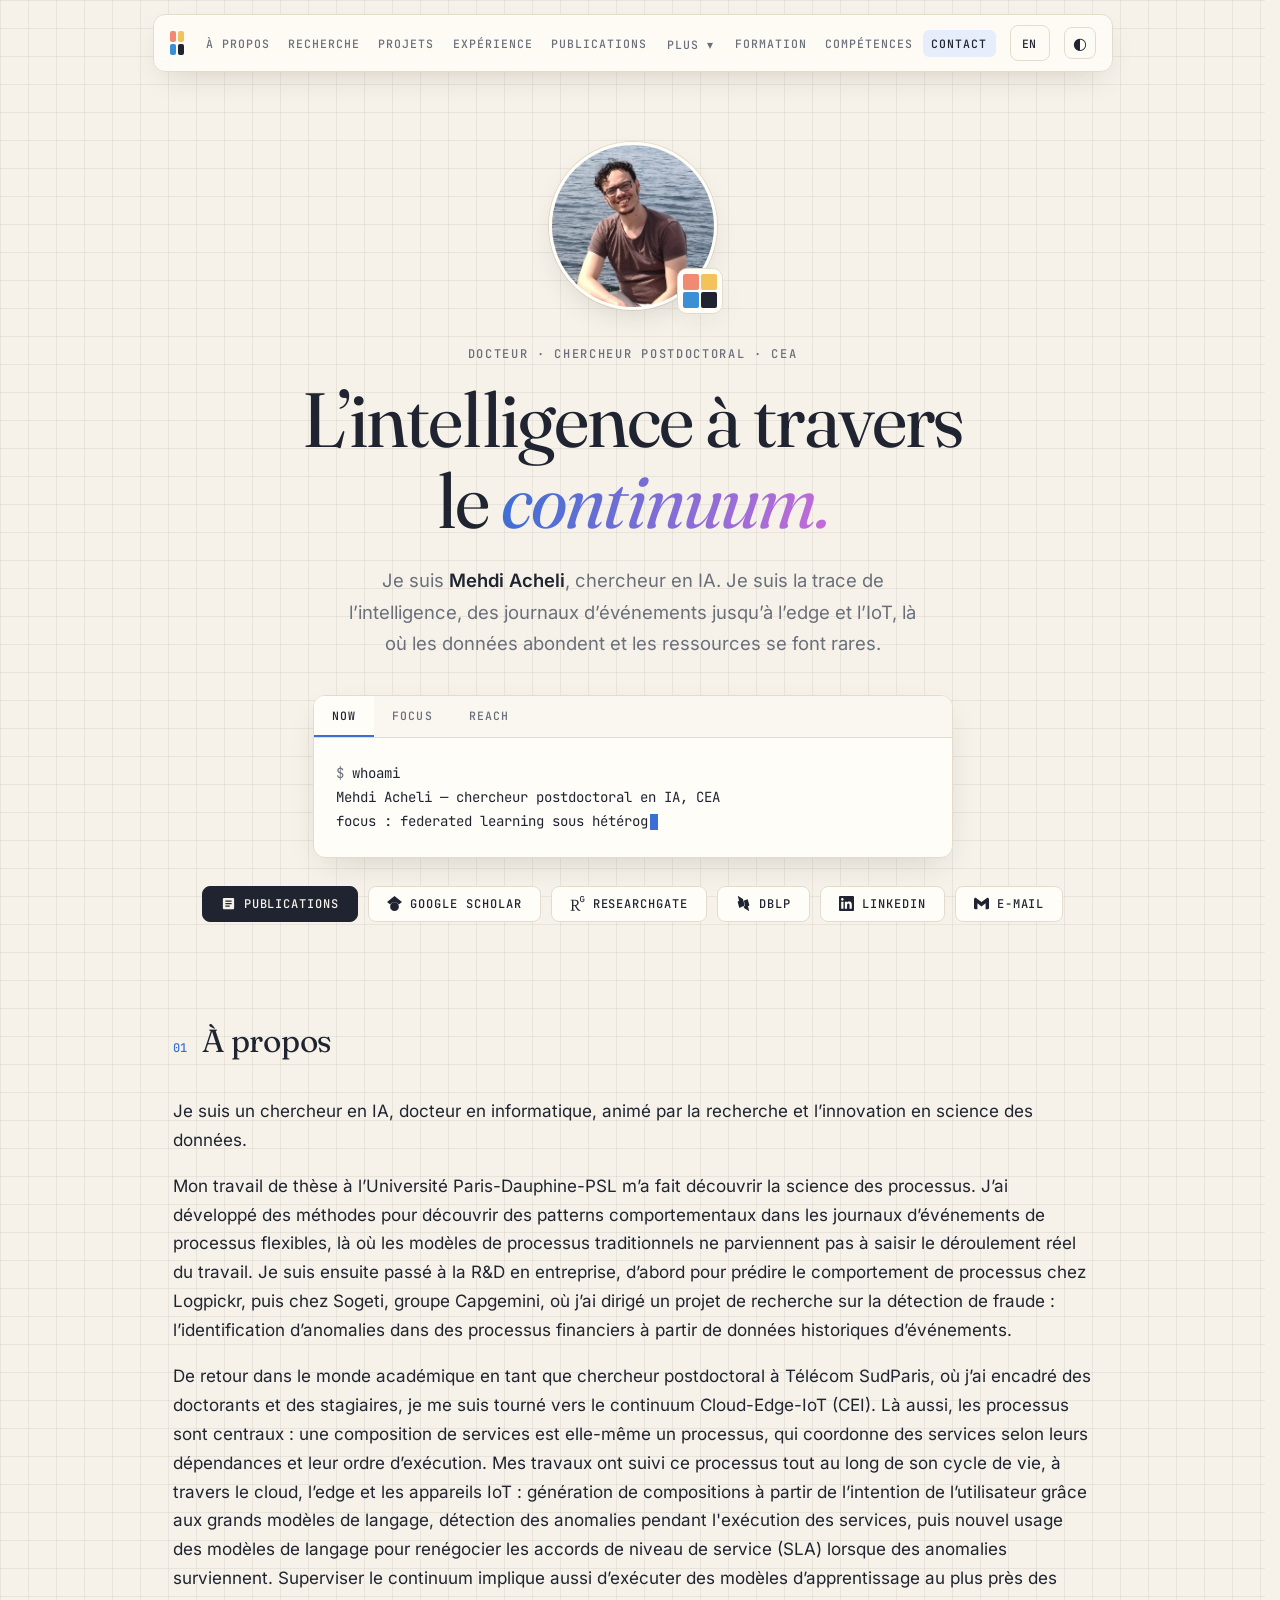
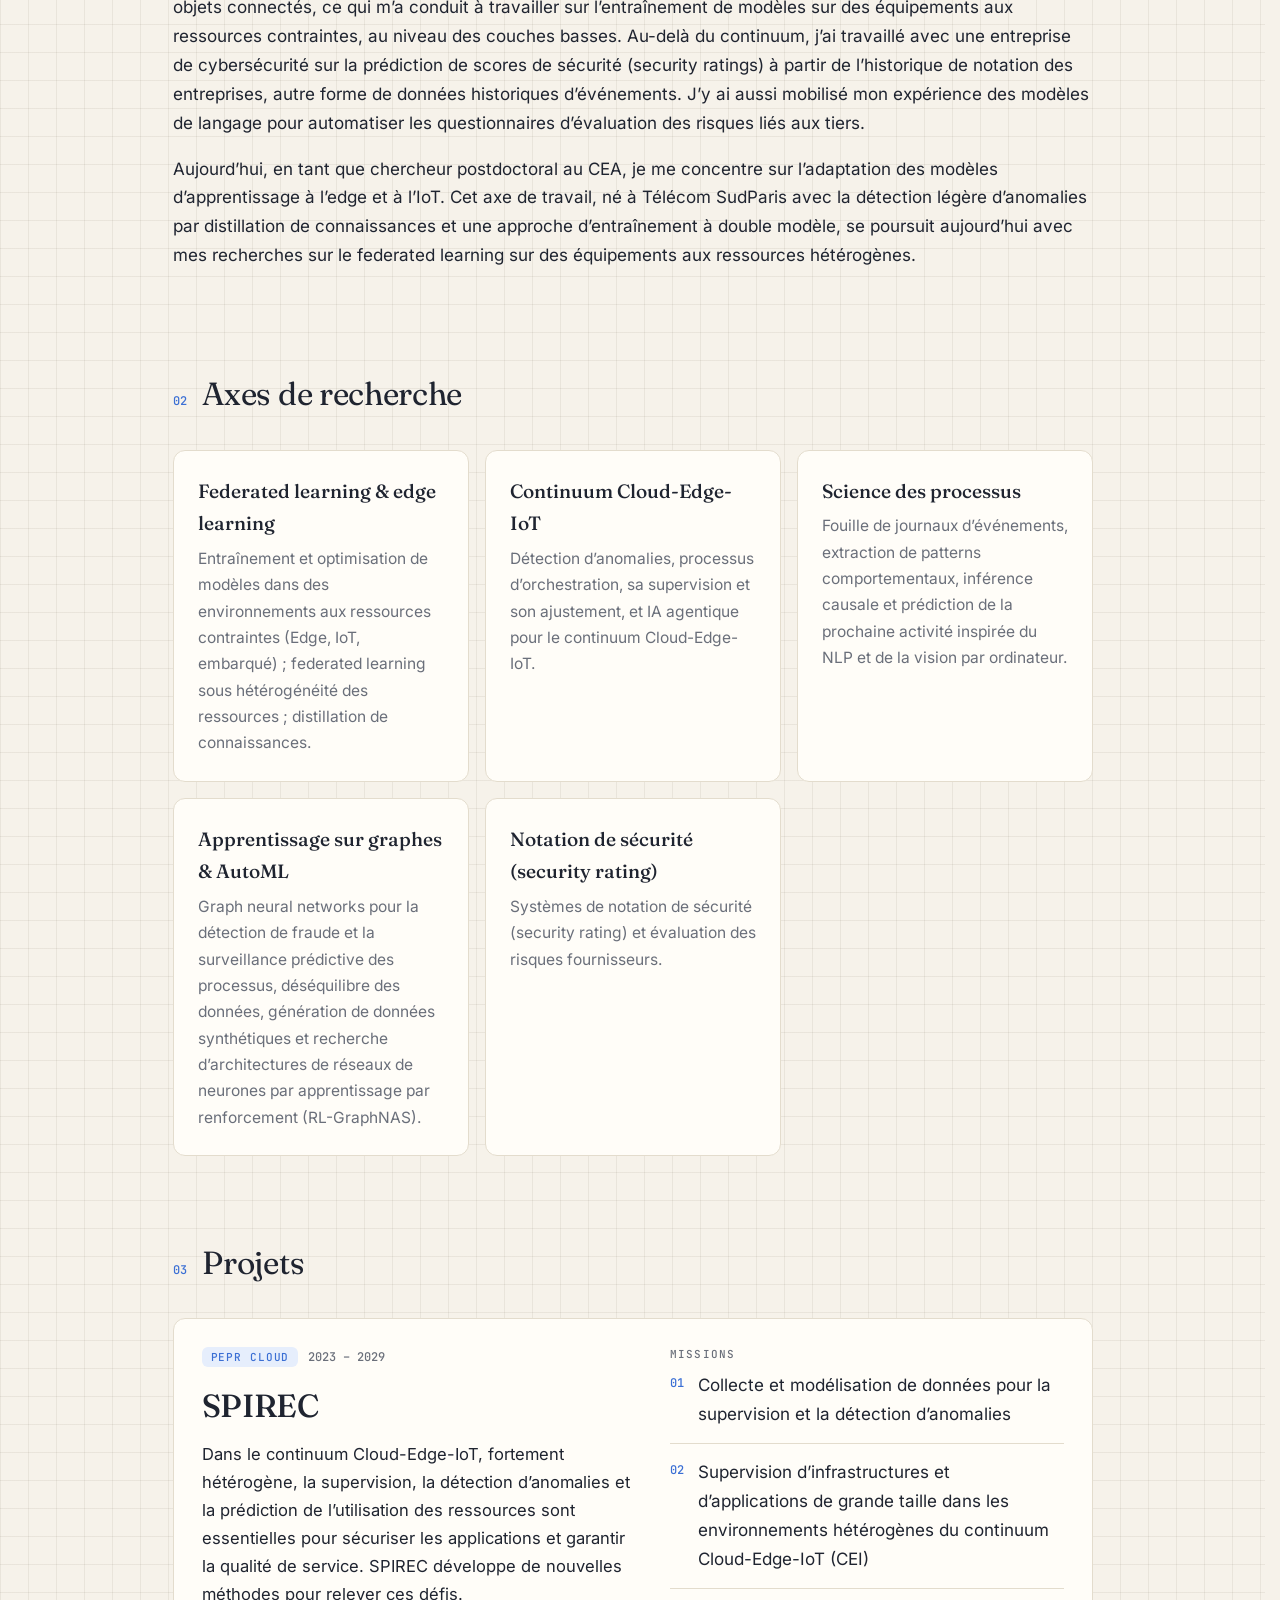
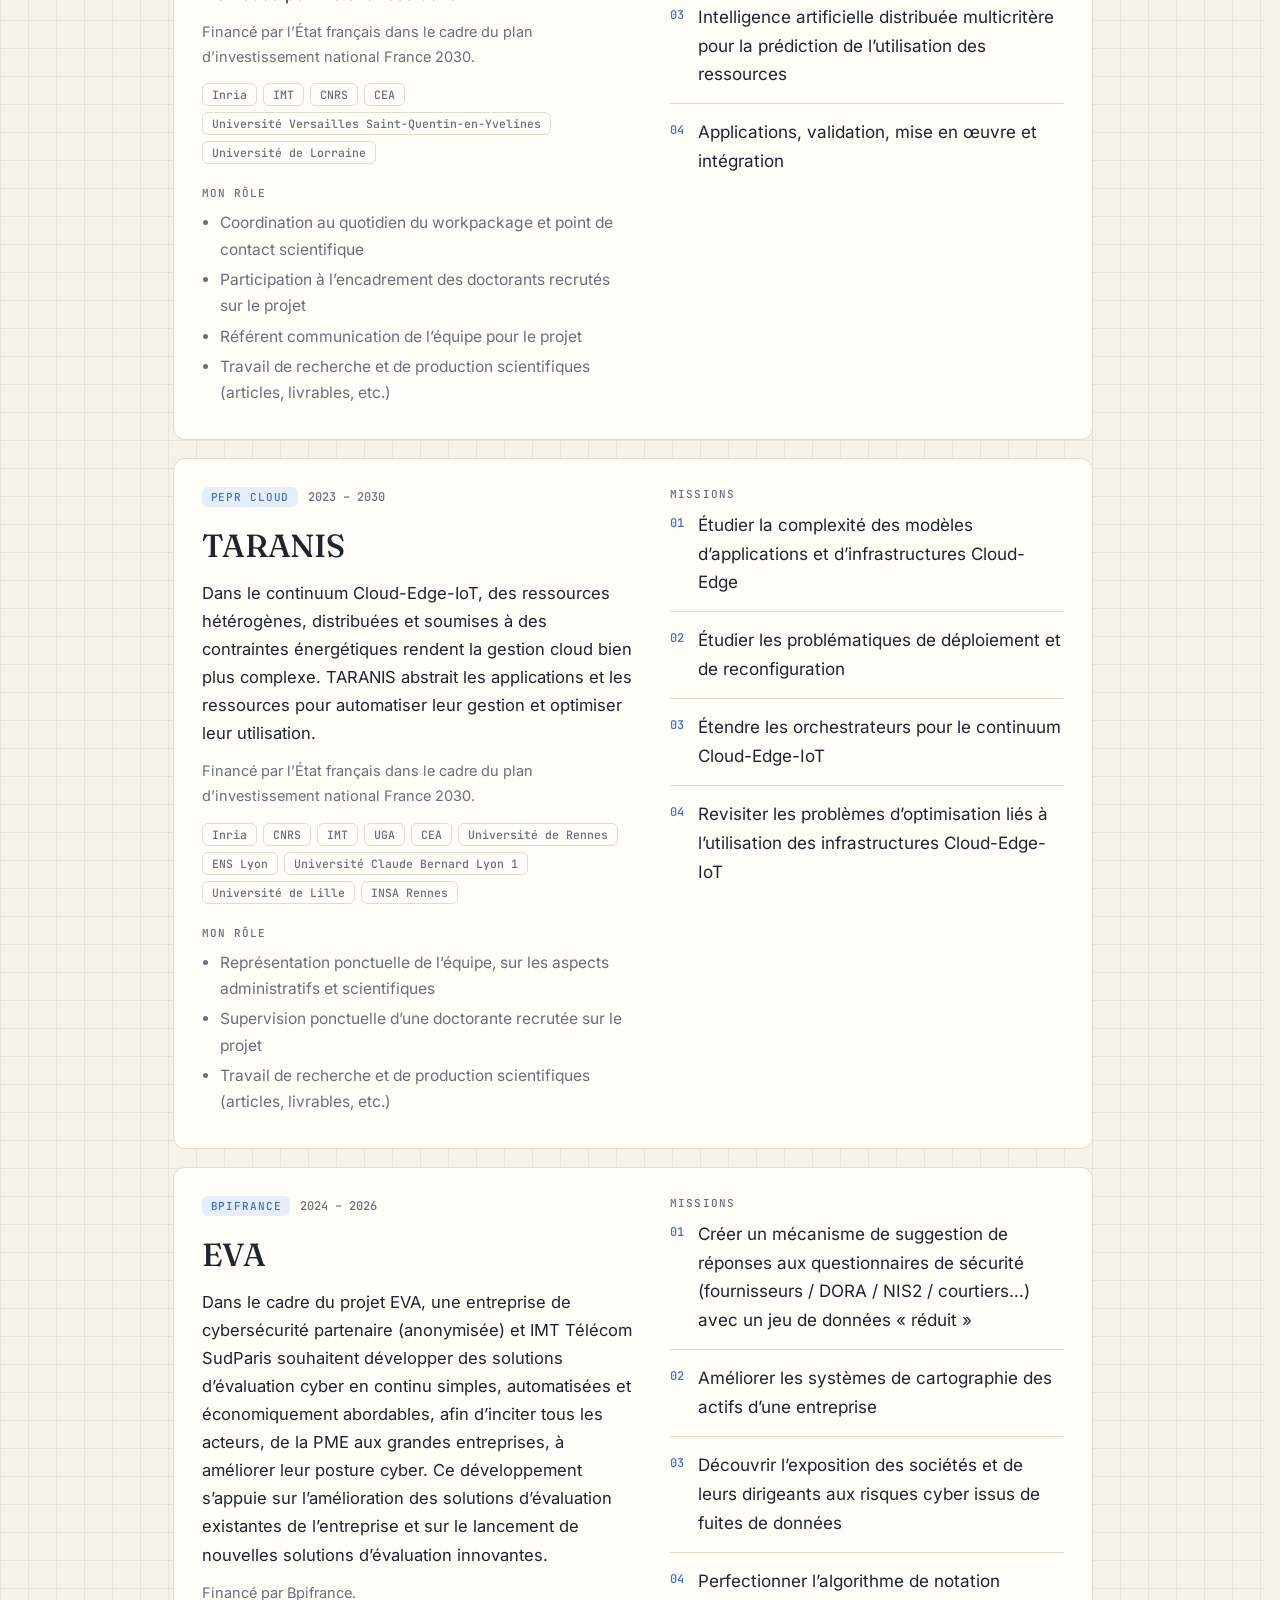
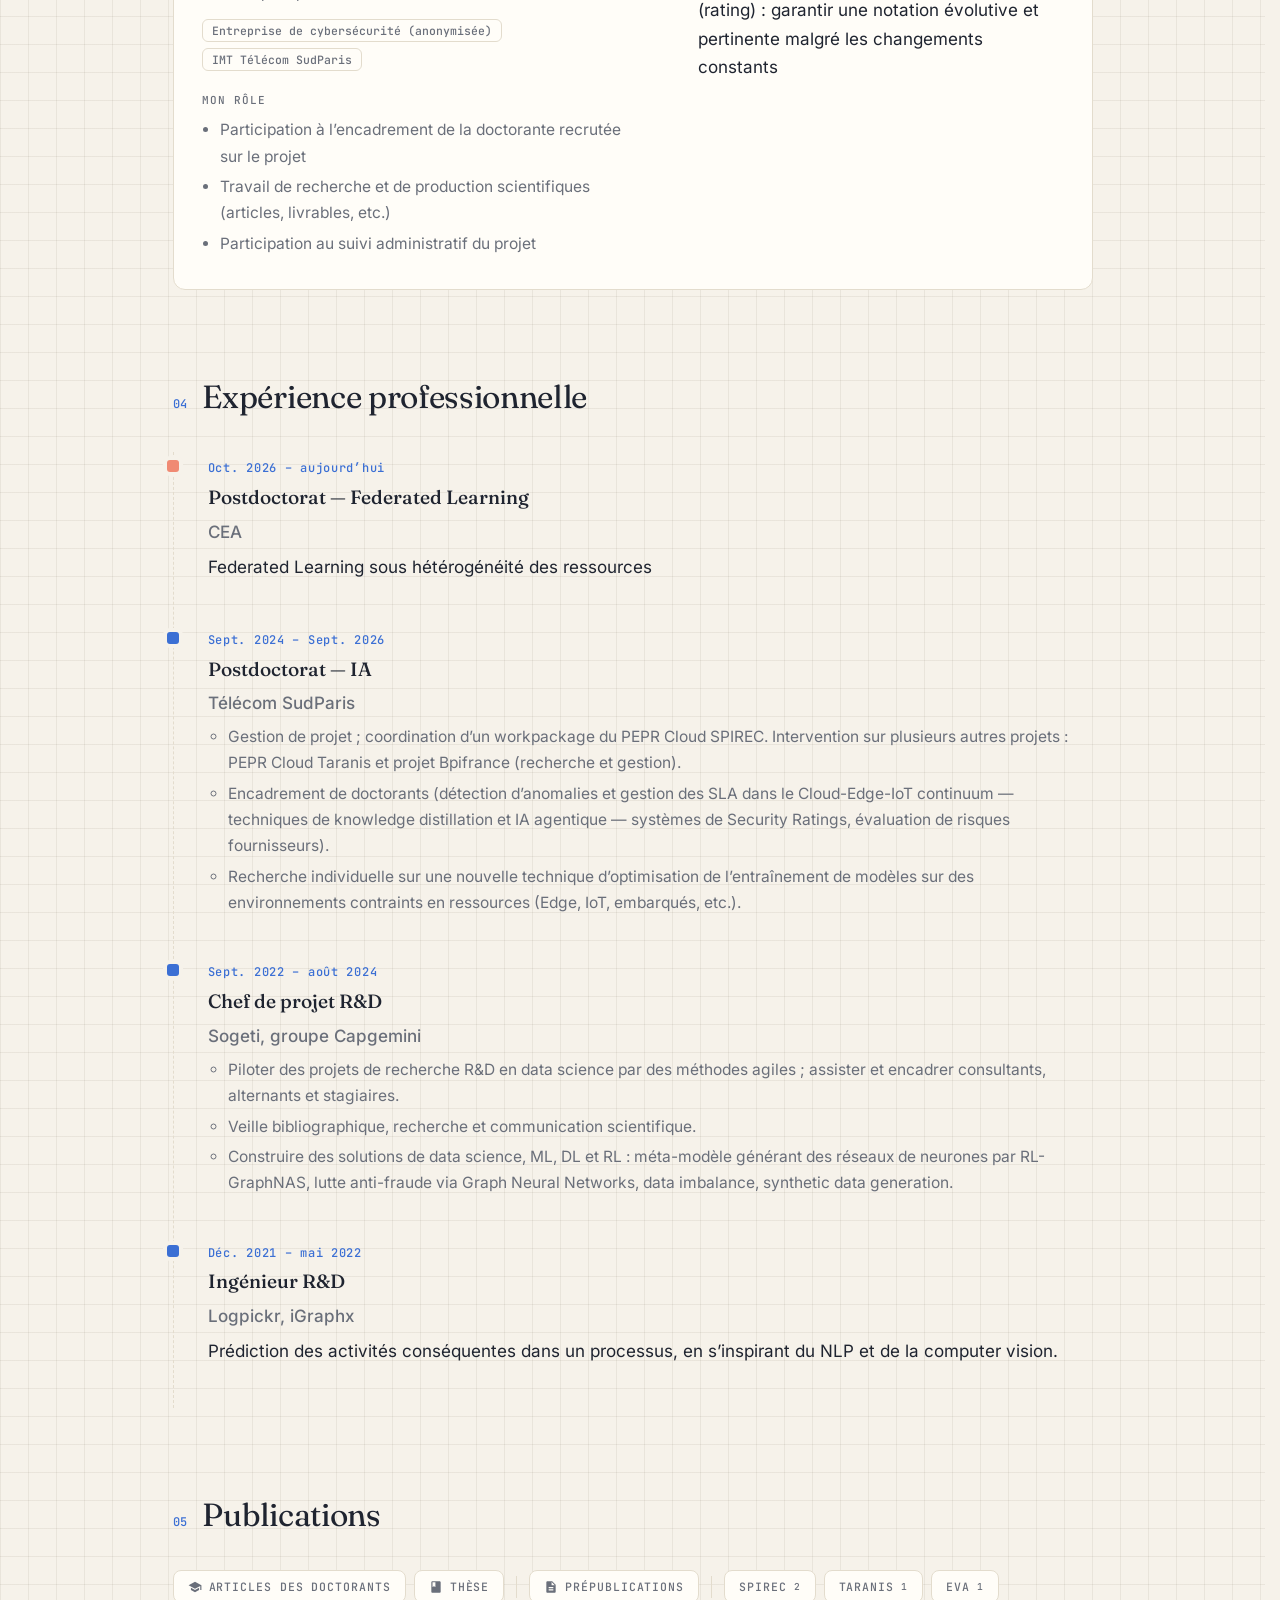
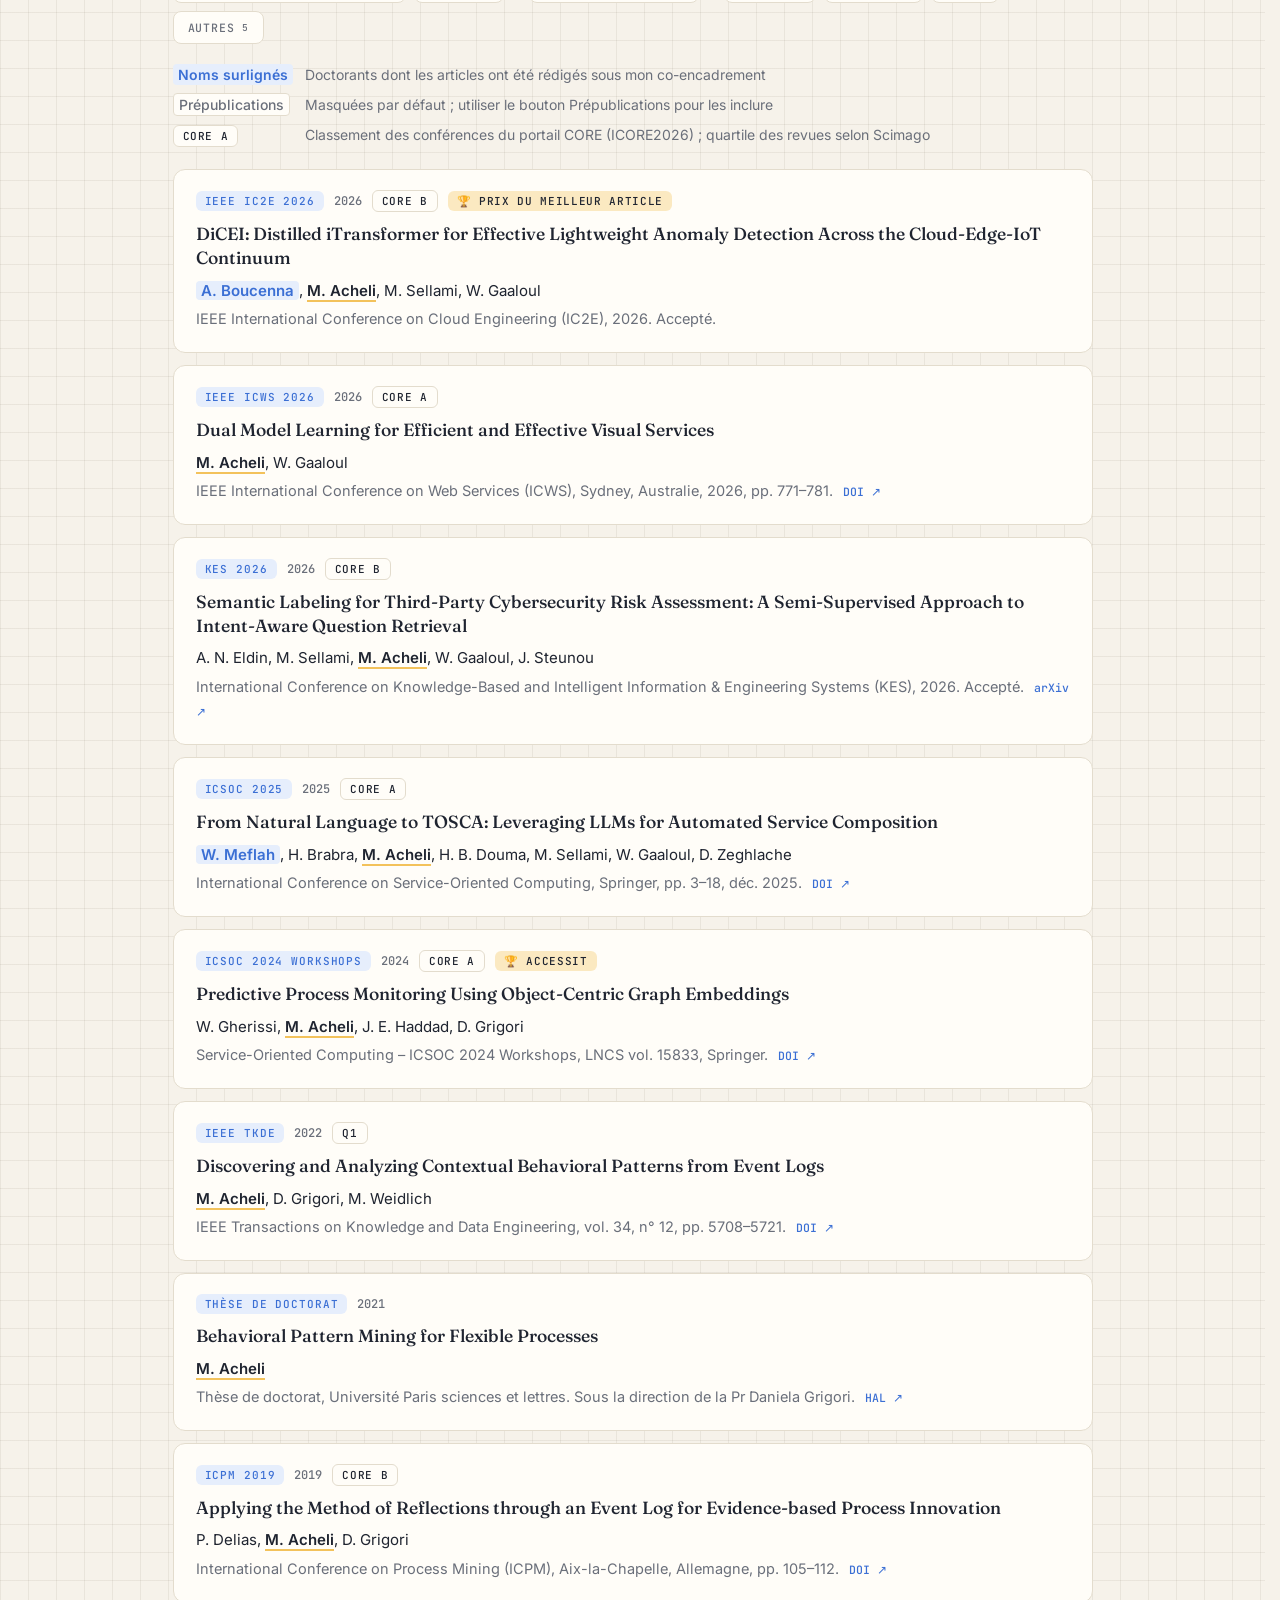
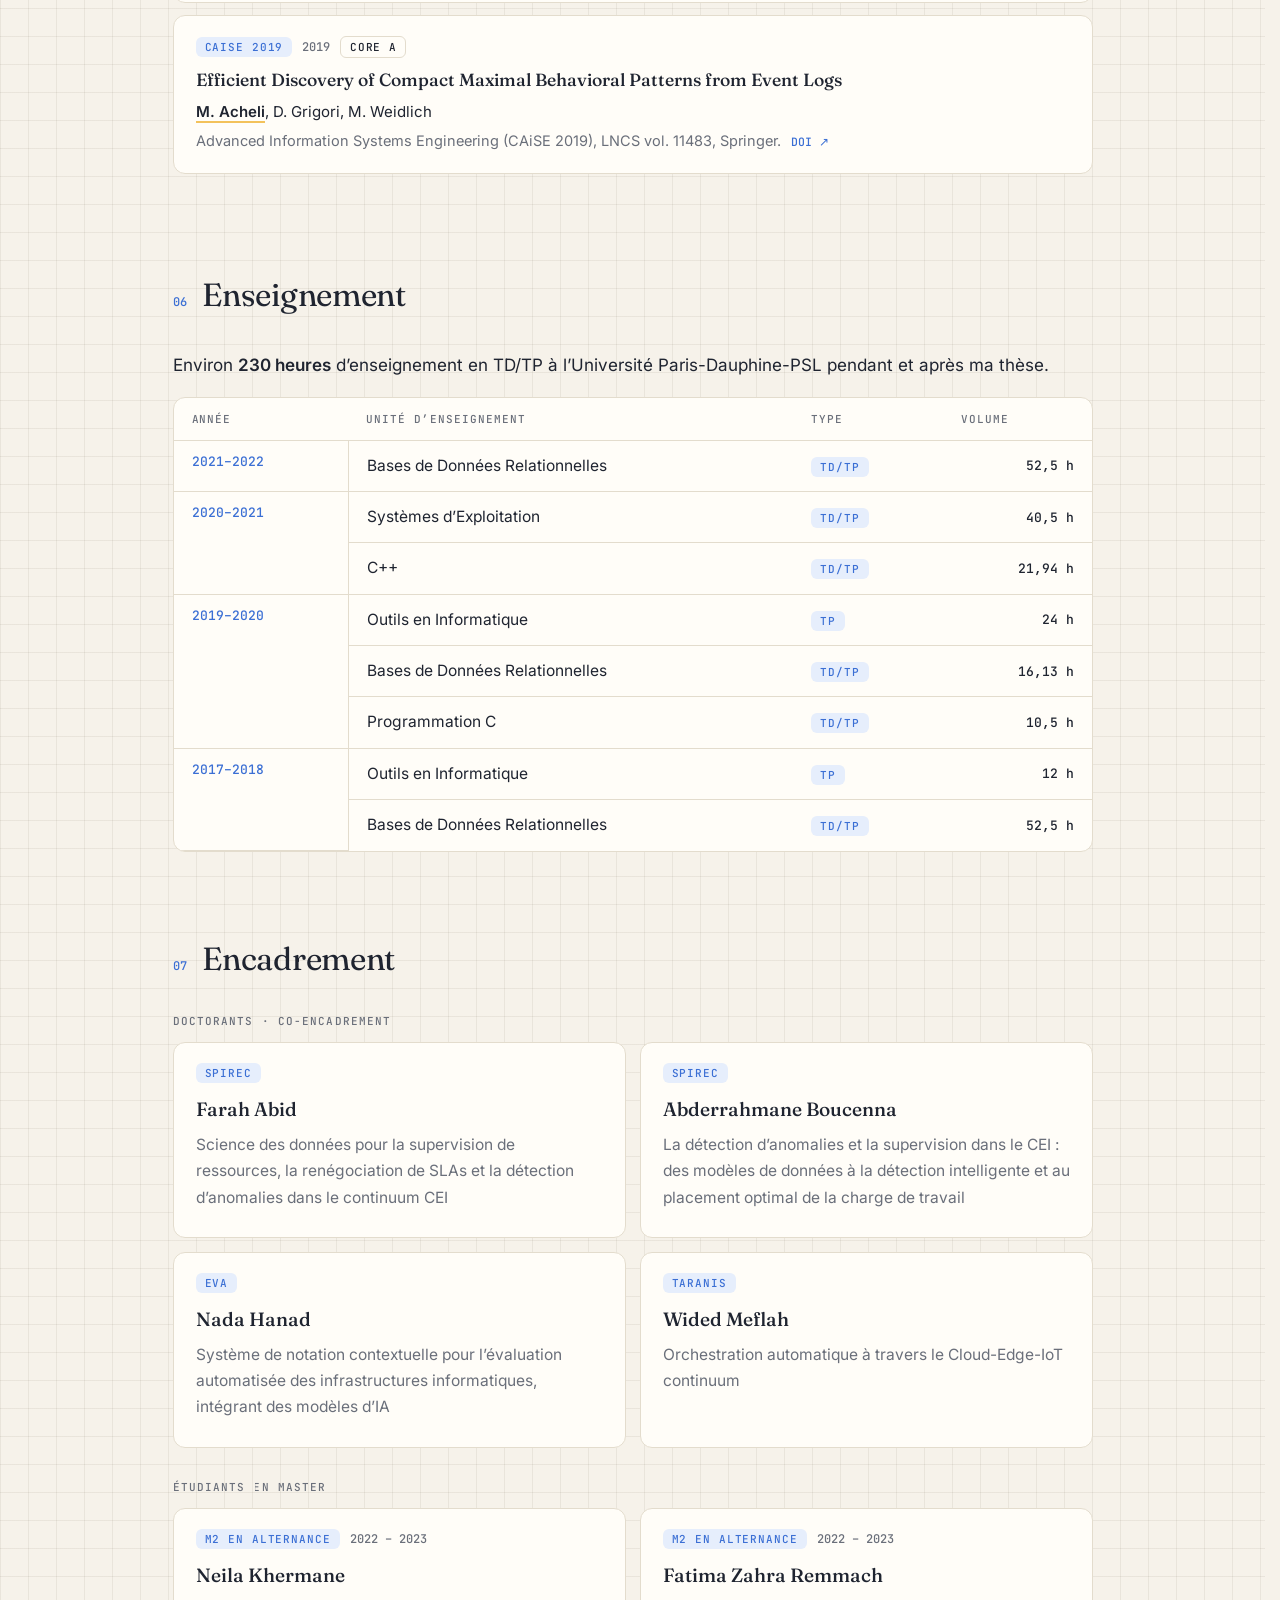
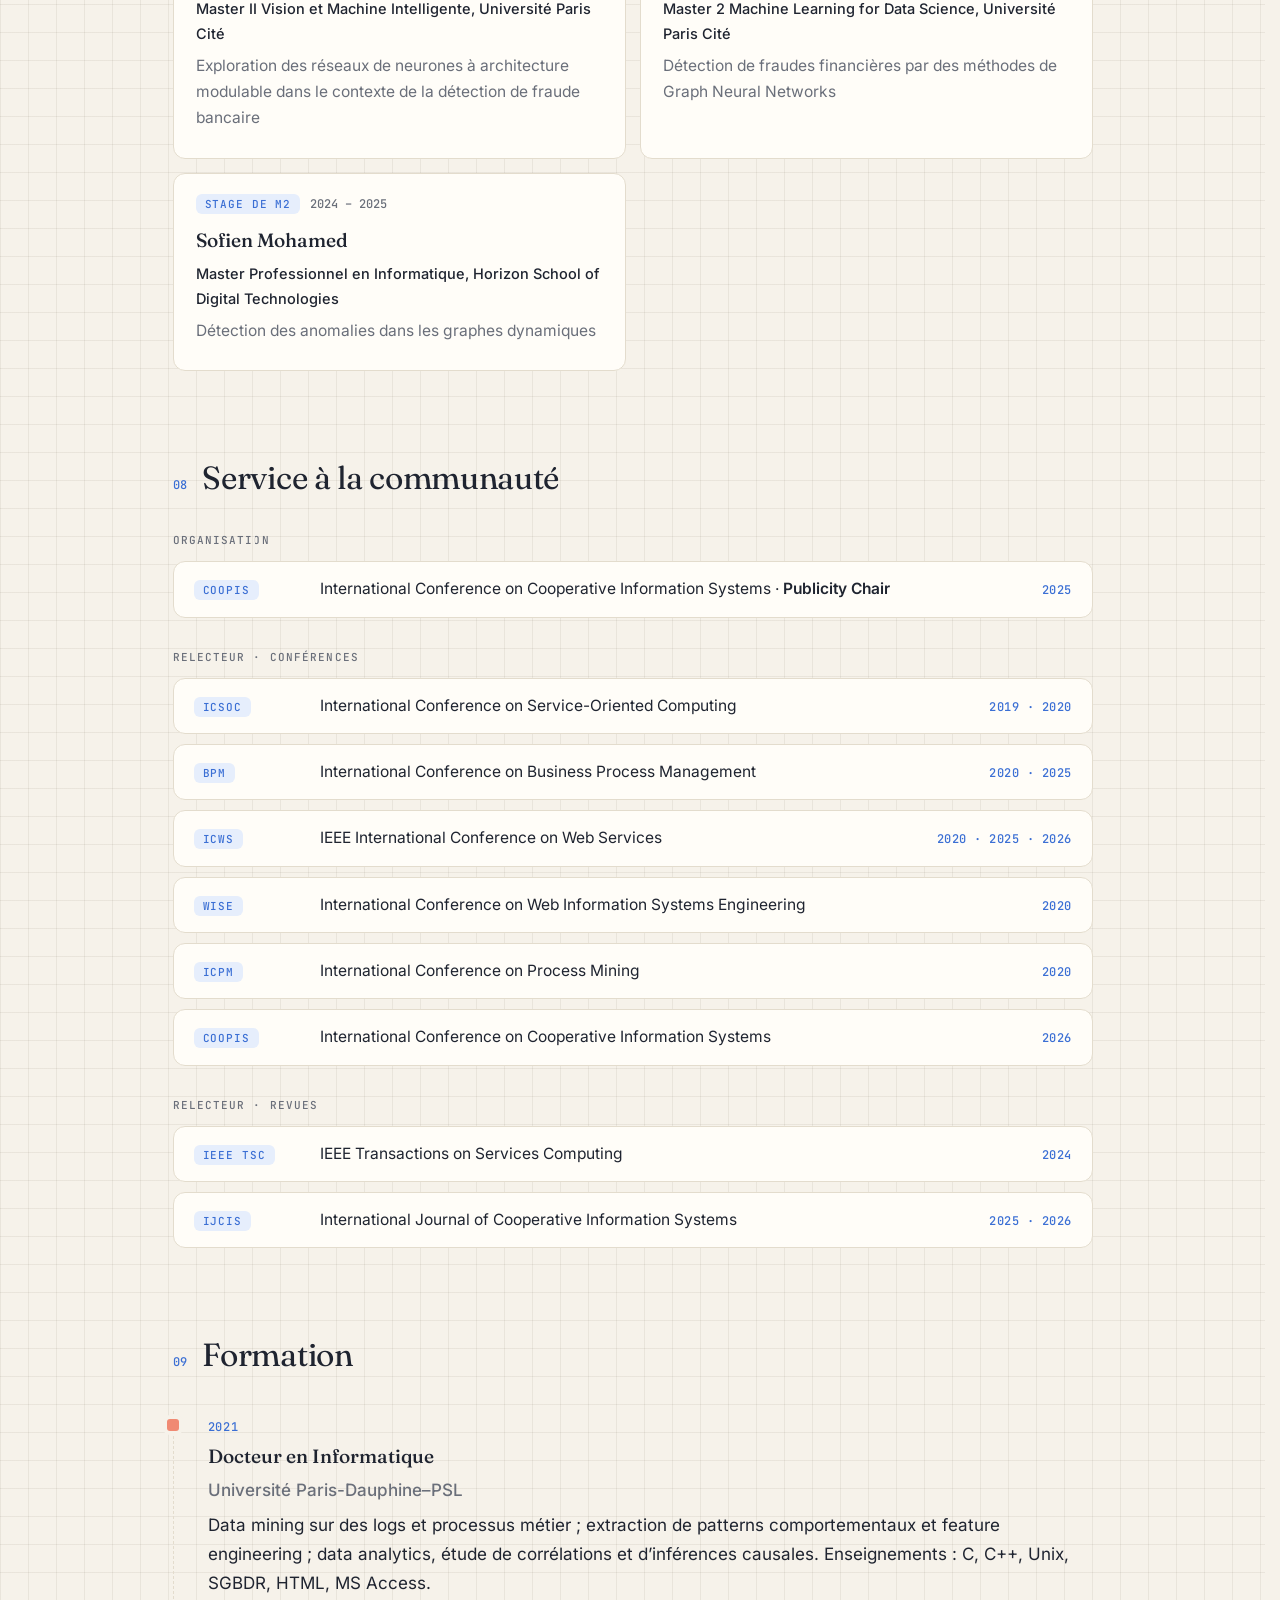
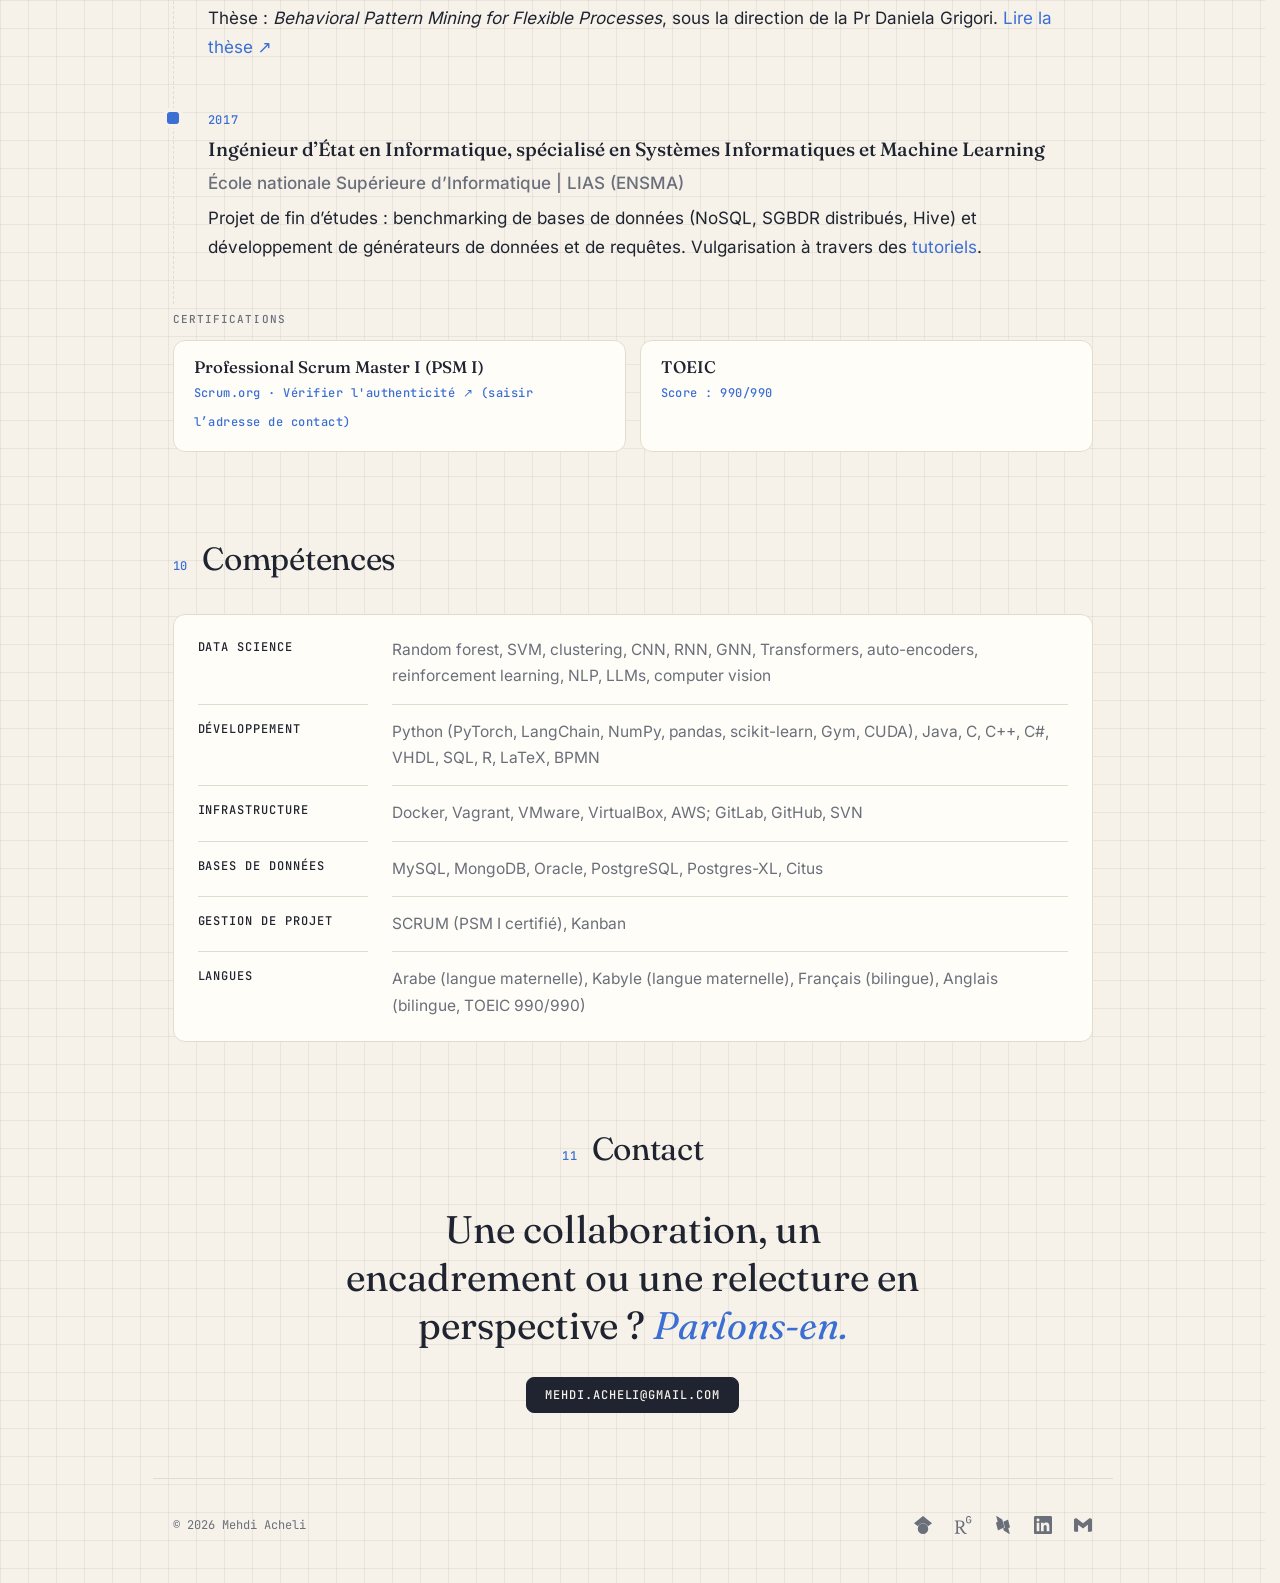
==== commit 10f89861: "Add Google Search Console verification tag" ====
--- a/fr/index.html
+++ b/fr/index.html
@@ -5,6 +5,7 @@
   <meta name="viewport" content="width=device-width, initial-scale=1">
   <title>Mehdi Acheli — Chercheur en IA | Federated Learning, CEA</title>
   <meta name="description" content="Site académique de Mehdi Acheli, docteur, chercheur postdoctoral en IA au CEA&nbsp;: federated learning, Cloud-Edge-IoT, graph neural networks, process mining.">
+  <meta name="google-site-verification" content="QVwWL-fDTswLQvPzL3YCNQGNLyw0mGnszOKXBlcrVhg" />
   <meta name="author" content="Mehdi Acheli">
   <meta name="robots" content="index, follow, max-image-preview:large">
   <link rel="canonical" href="https://mehdi-acheli.github.io/fr/">
